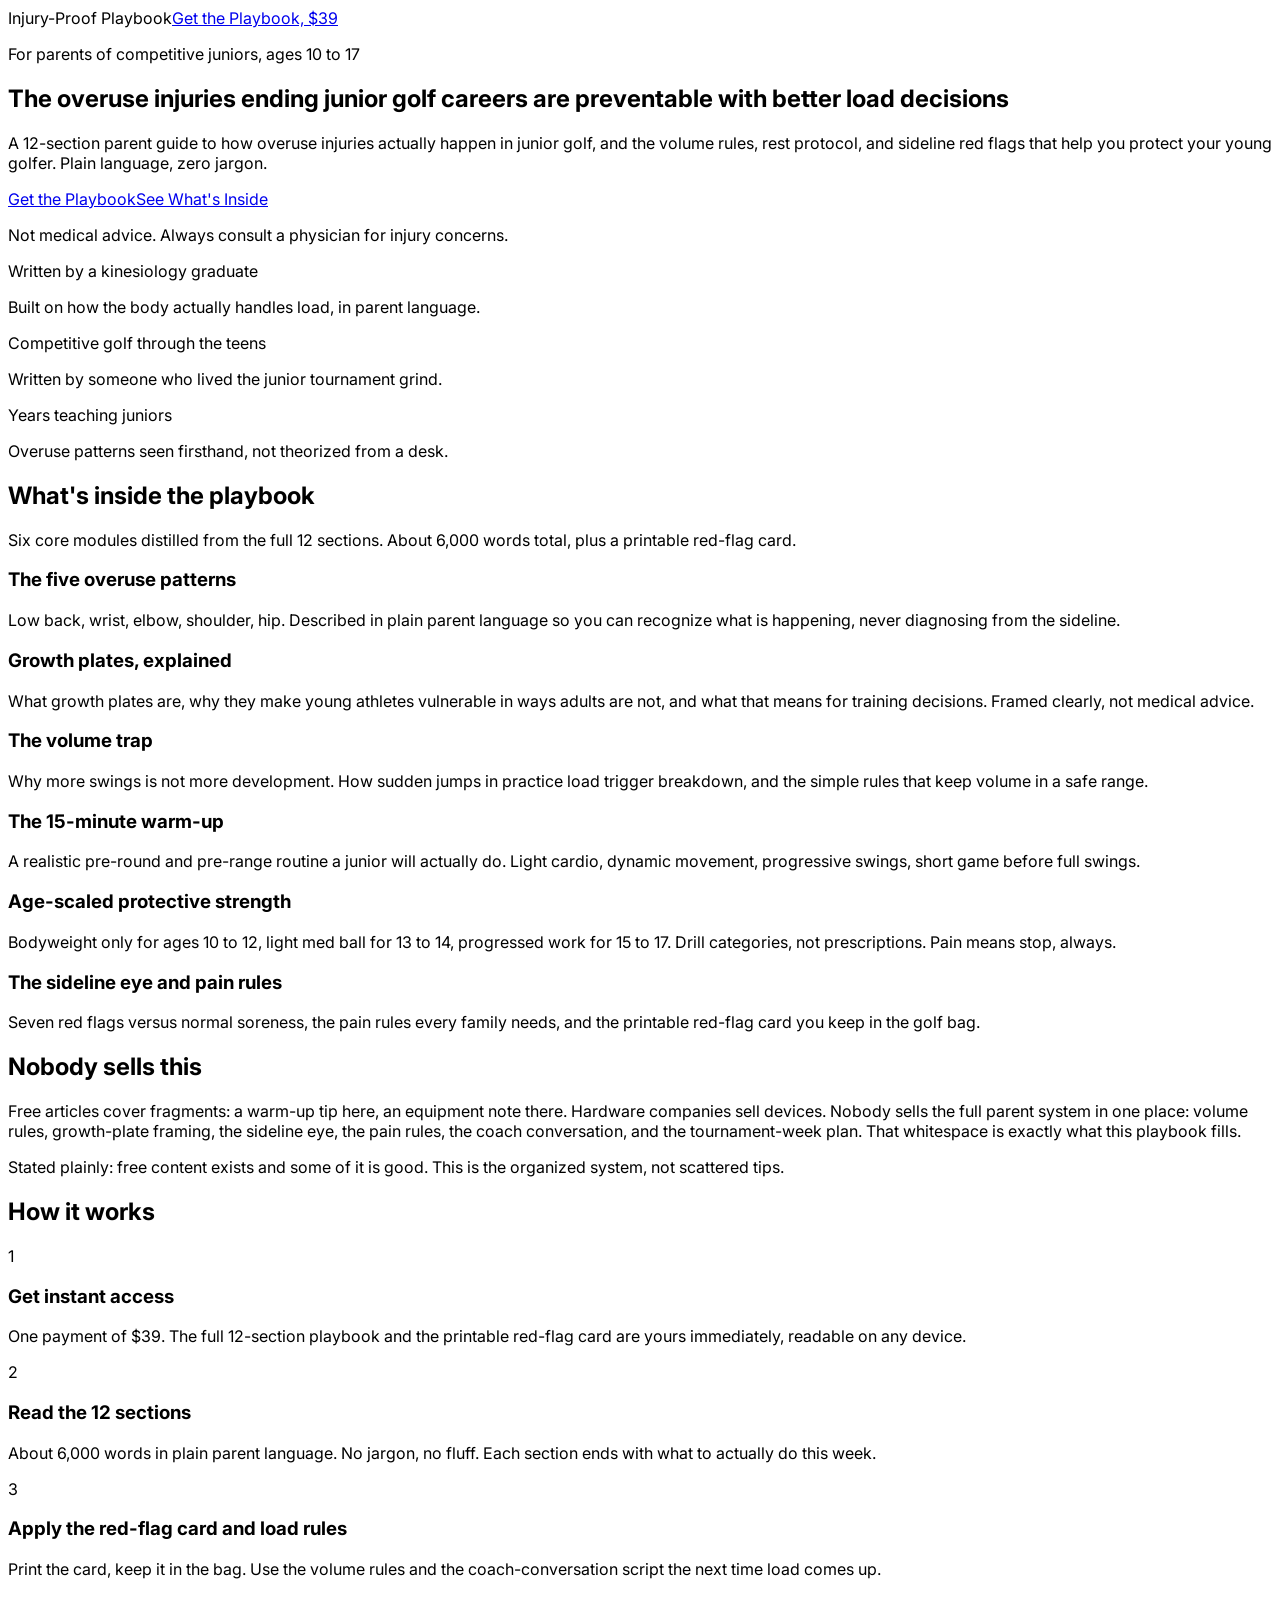
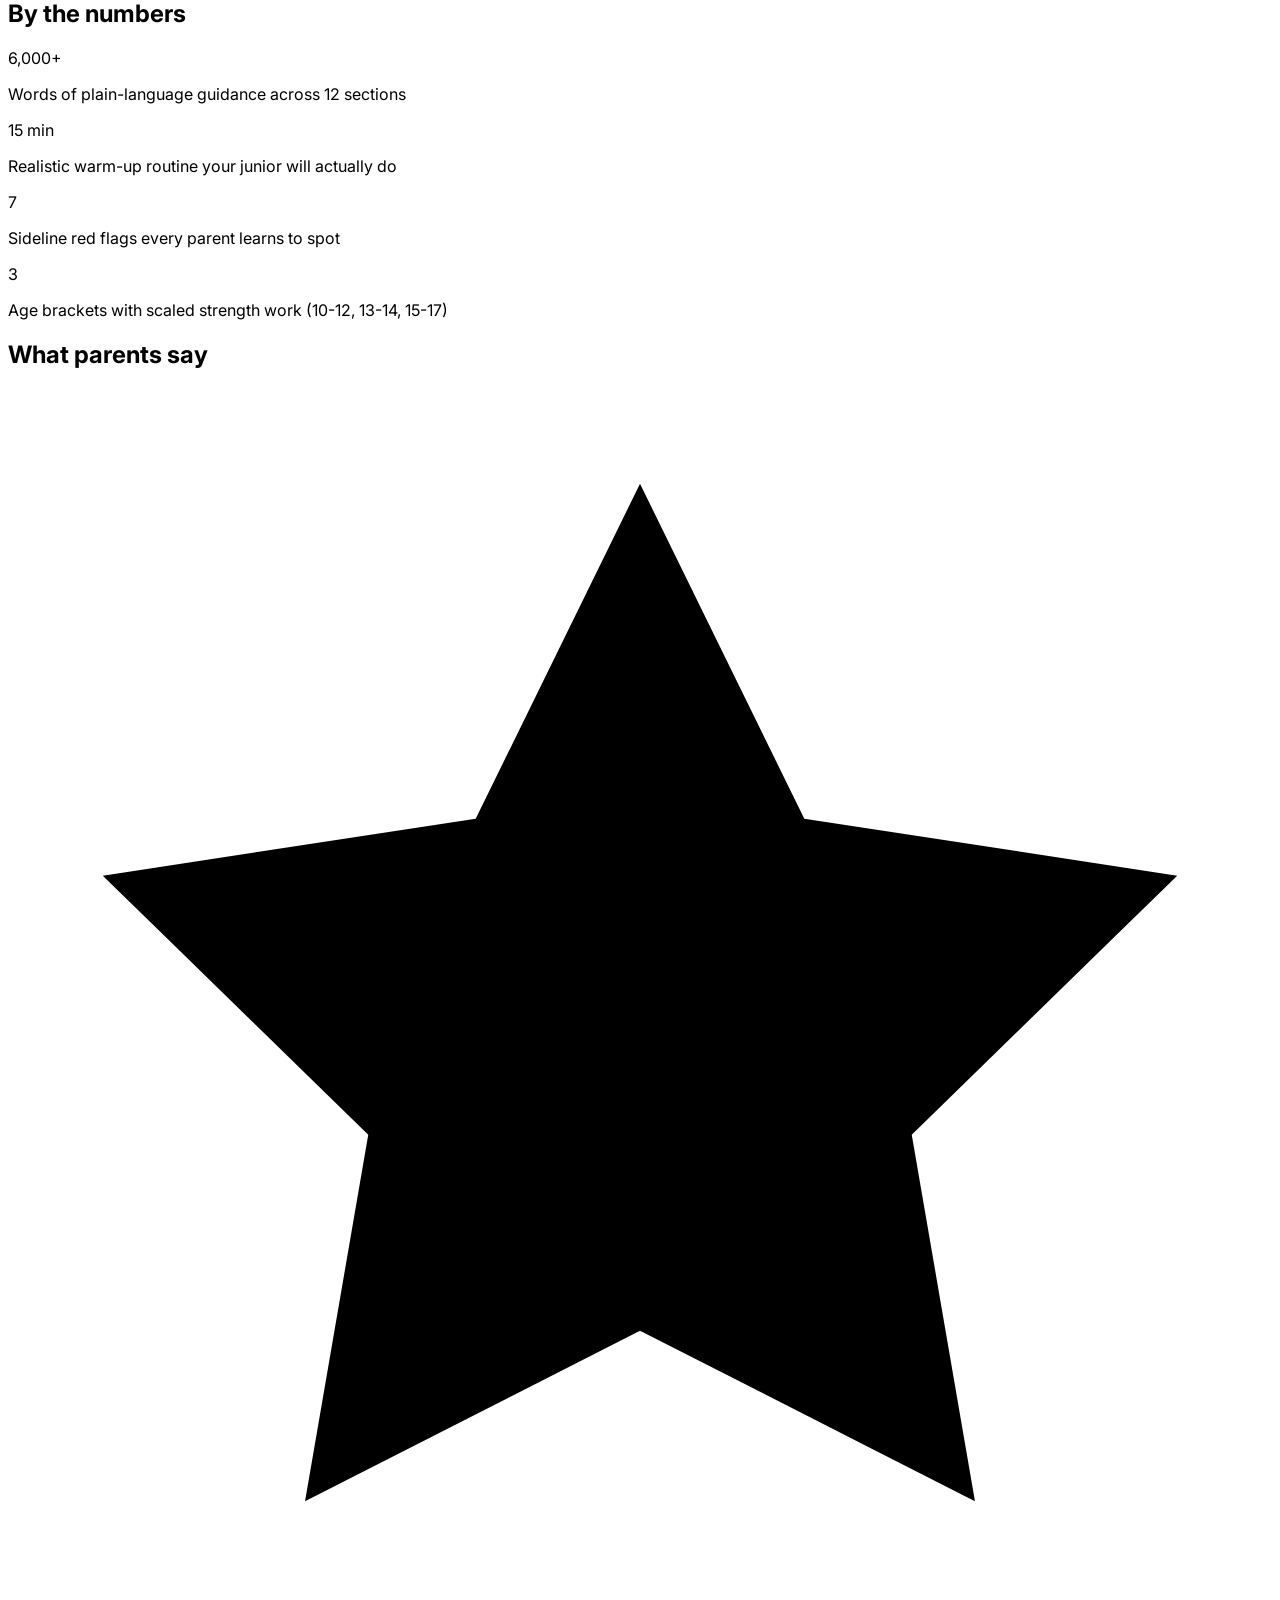
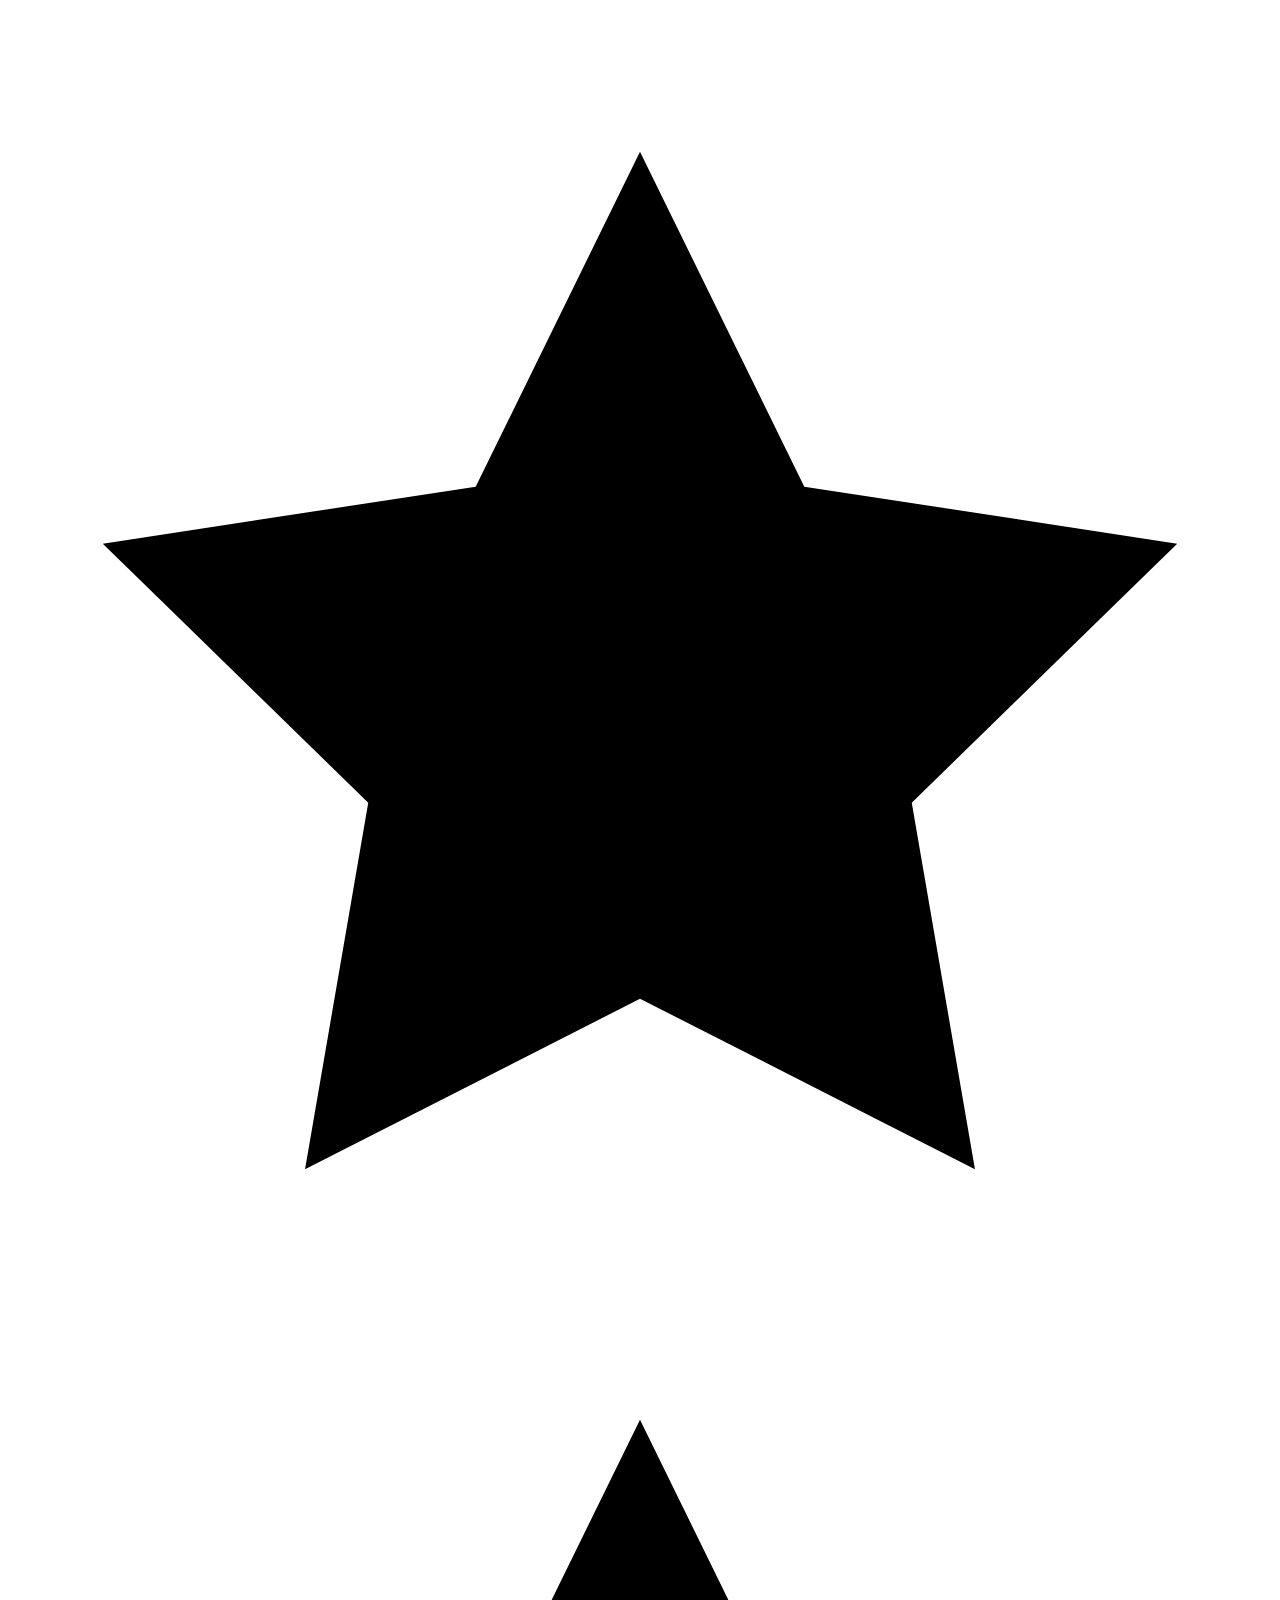
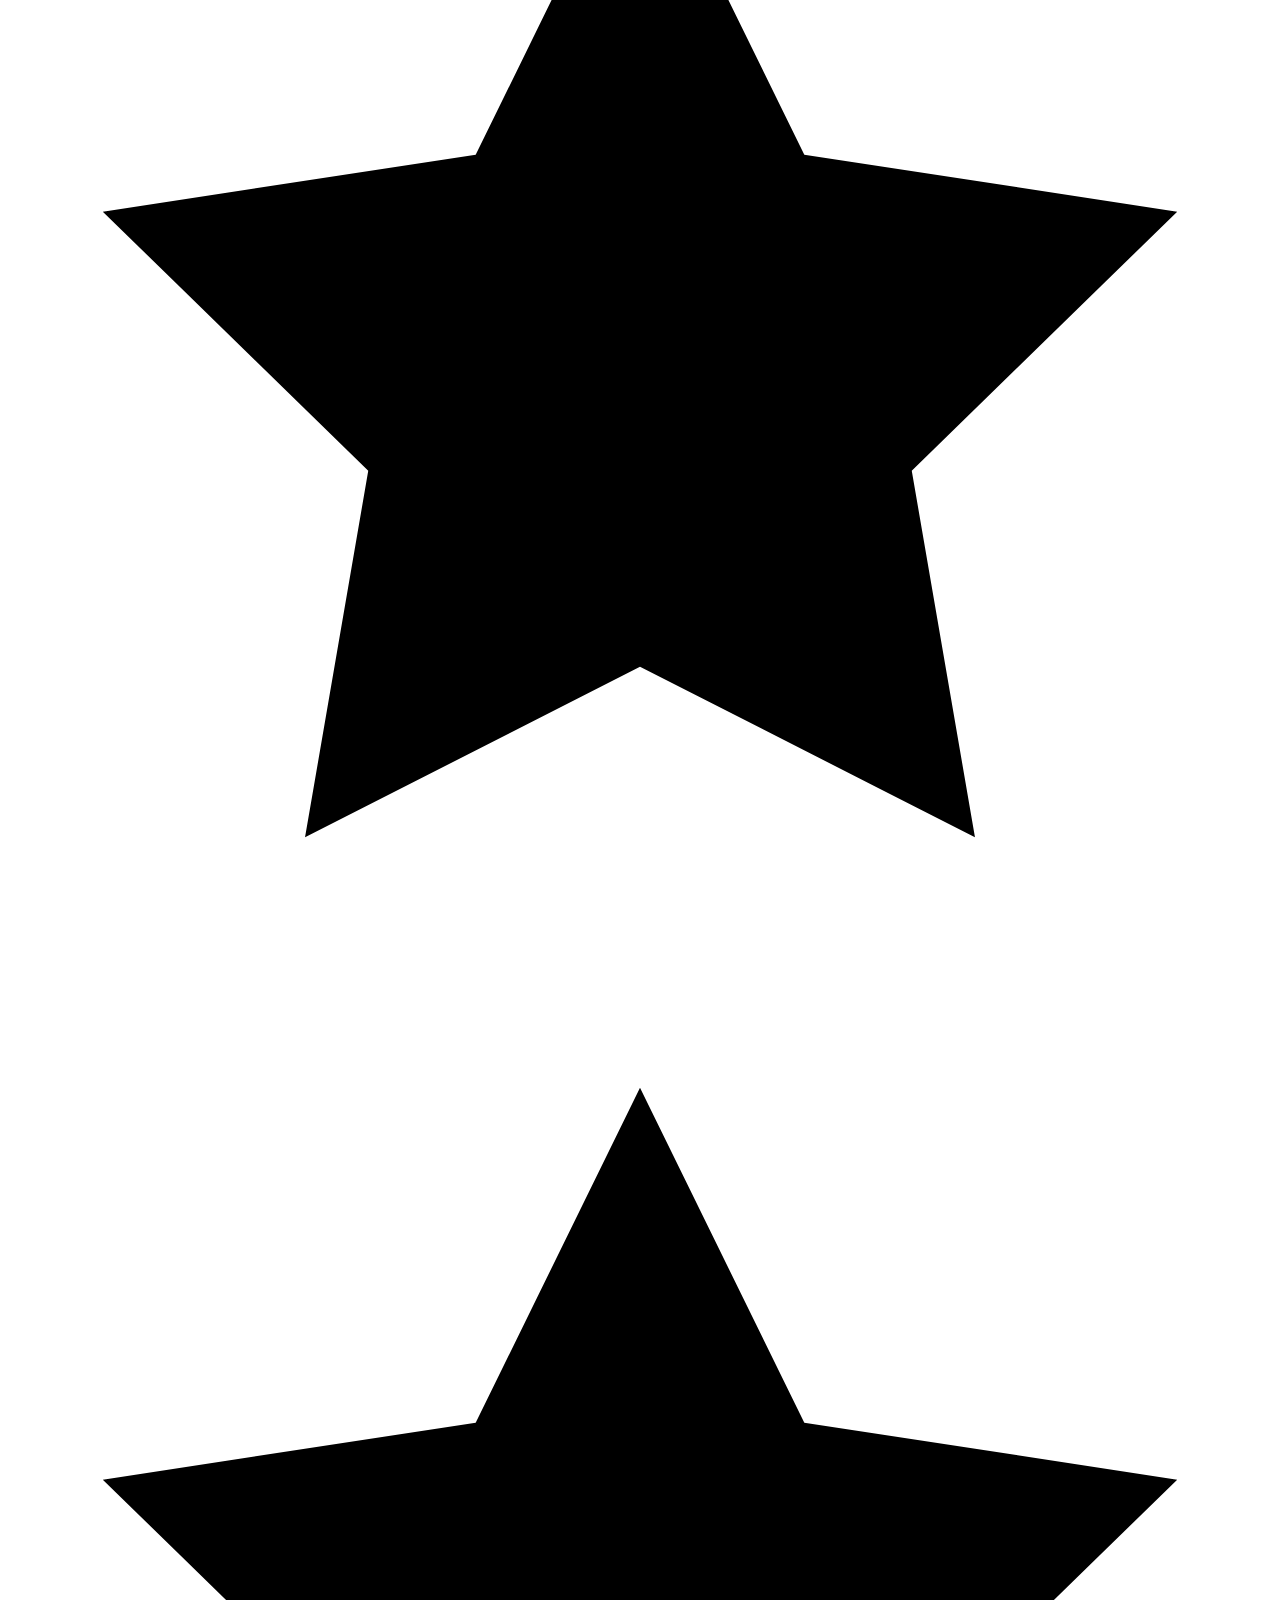
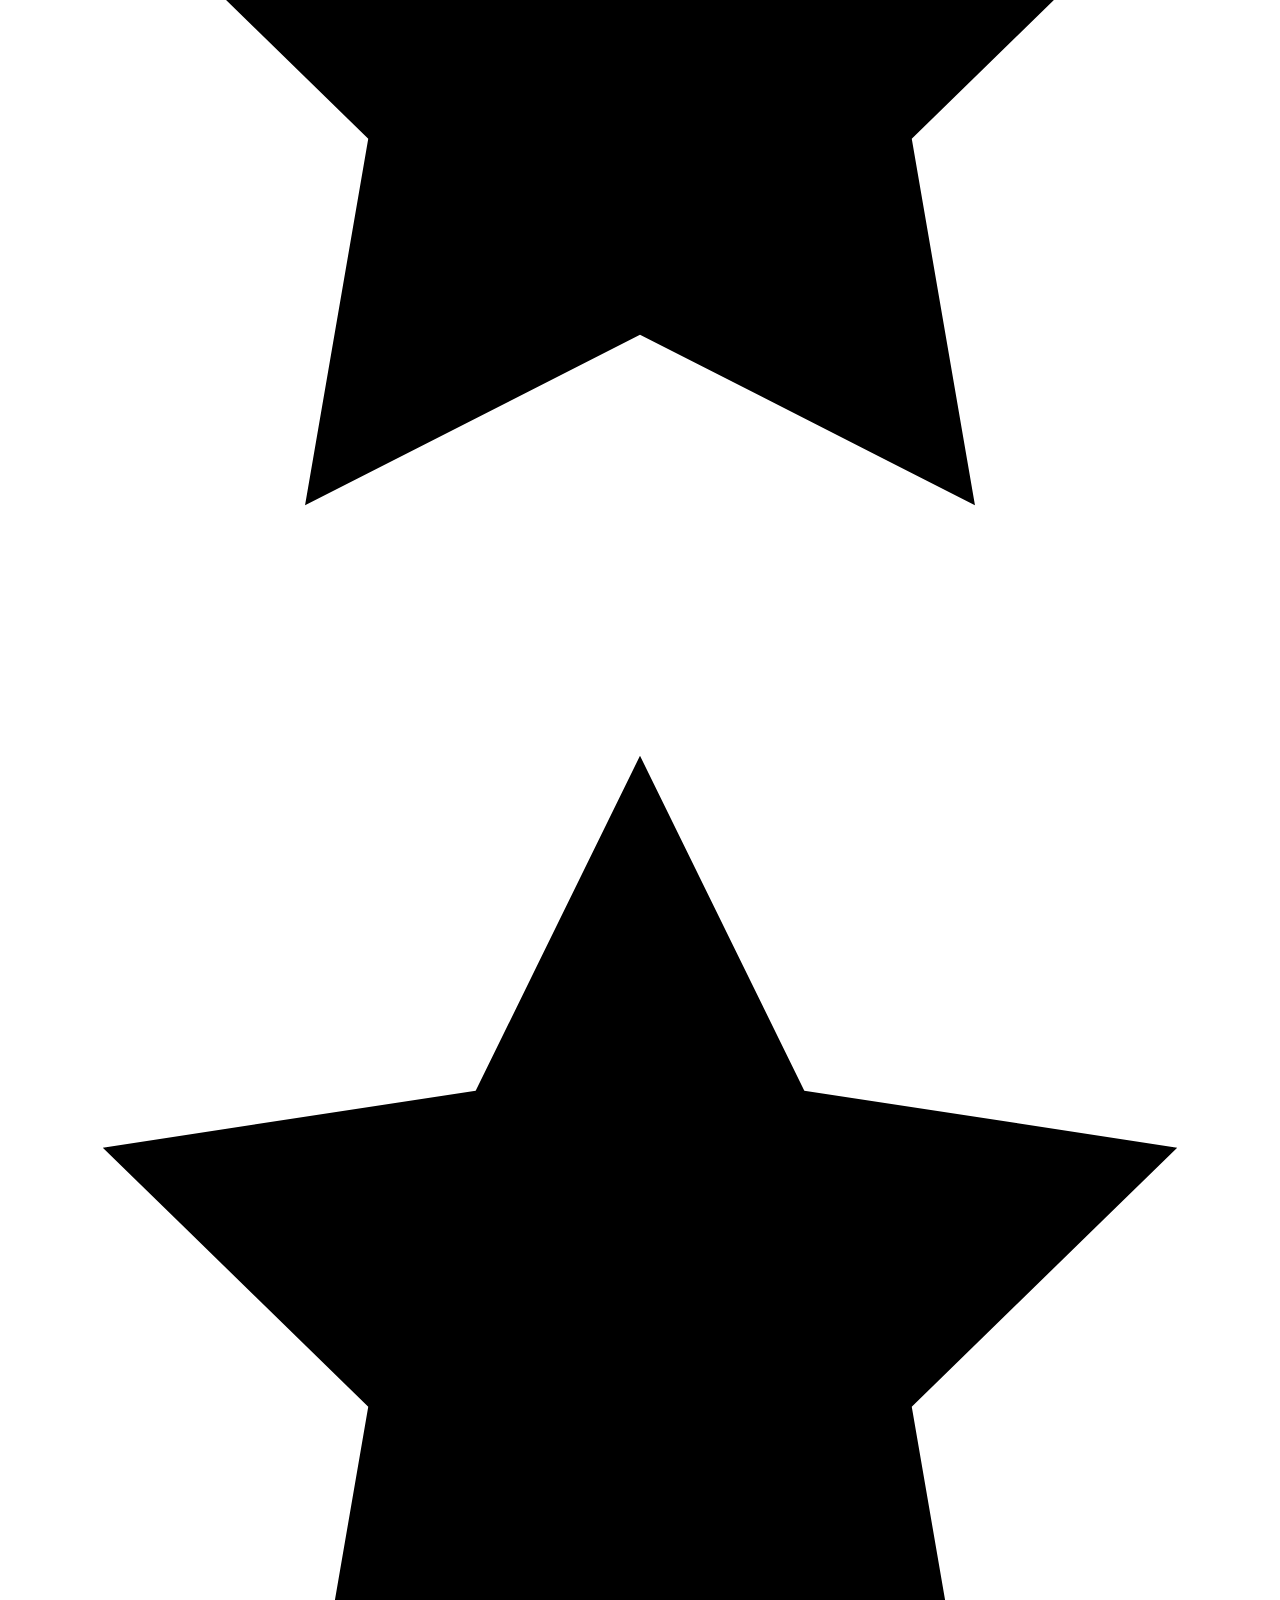
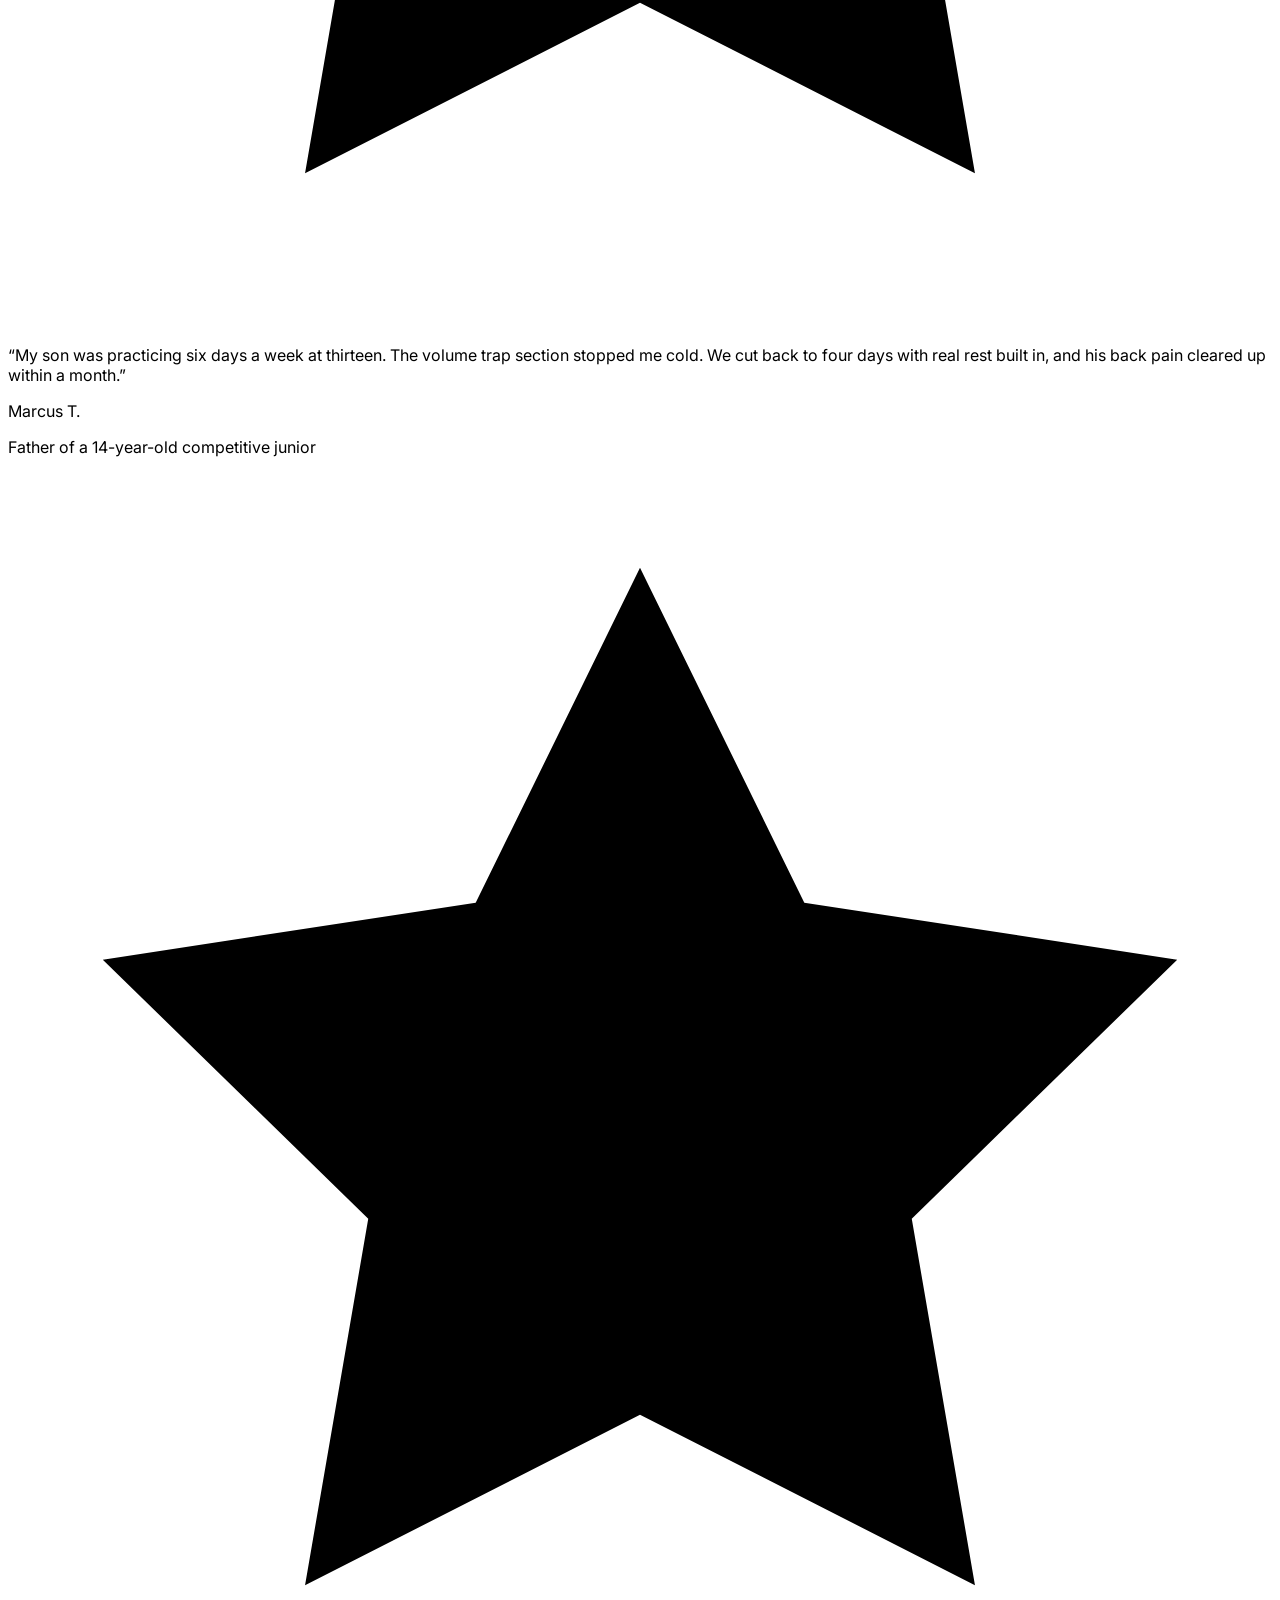
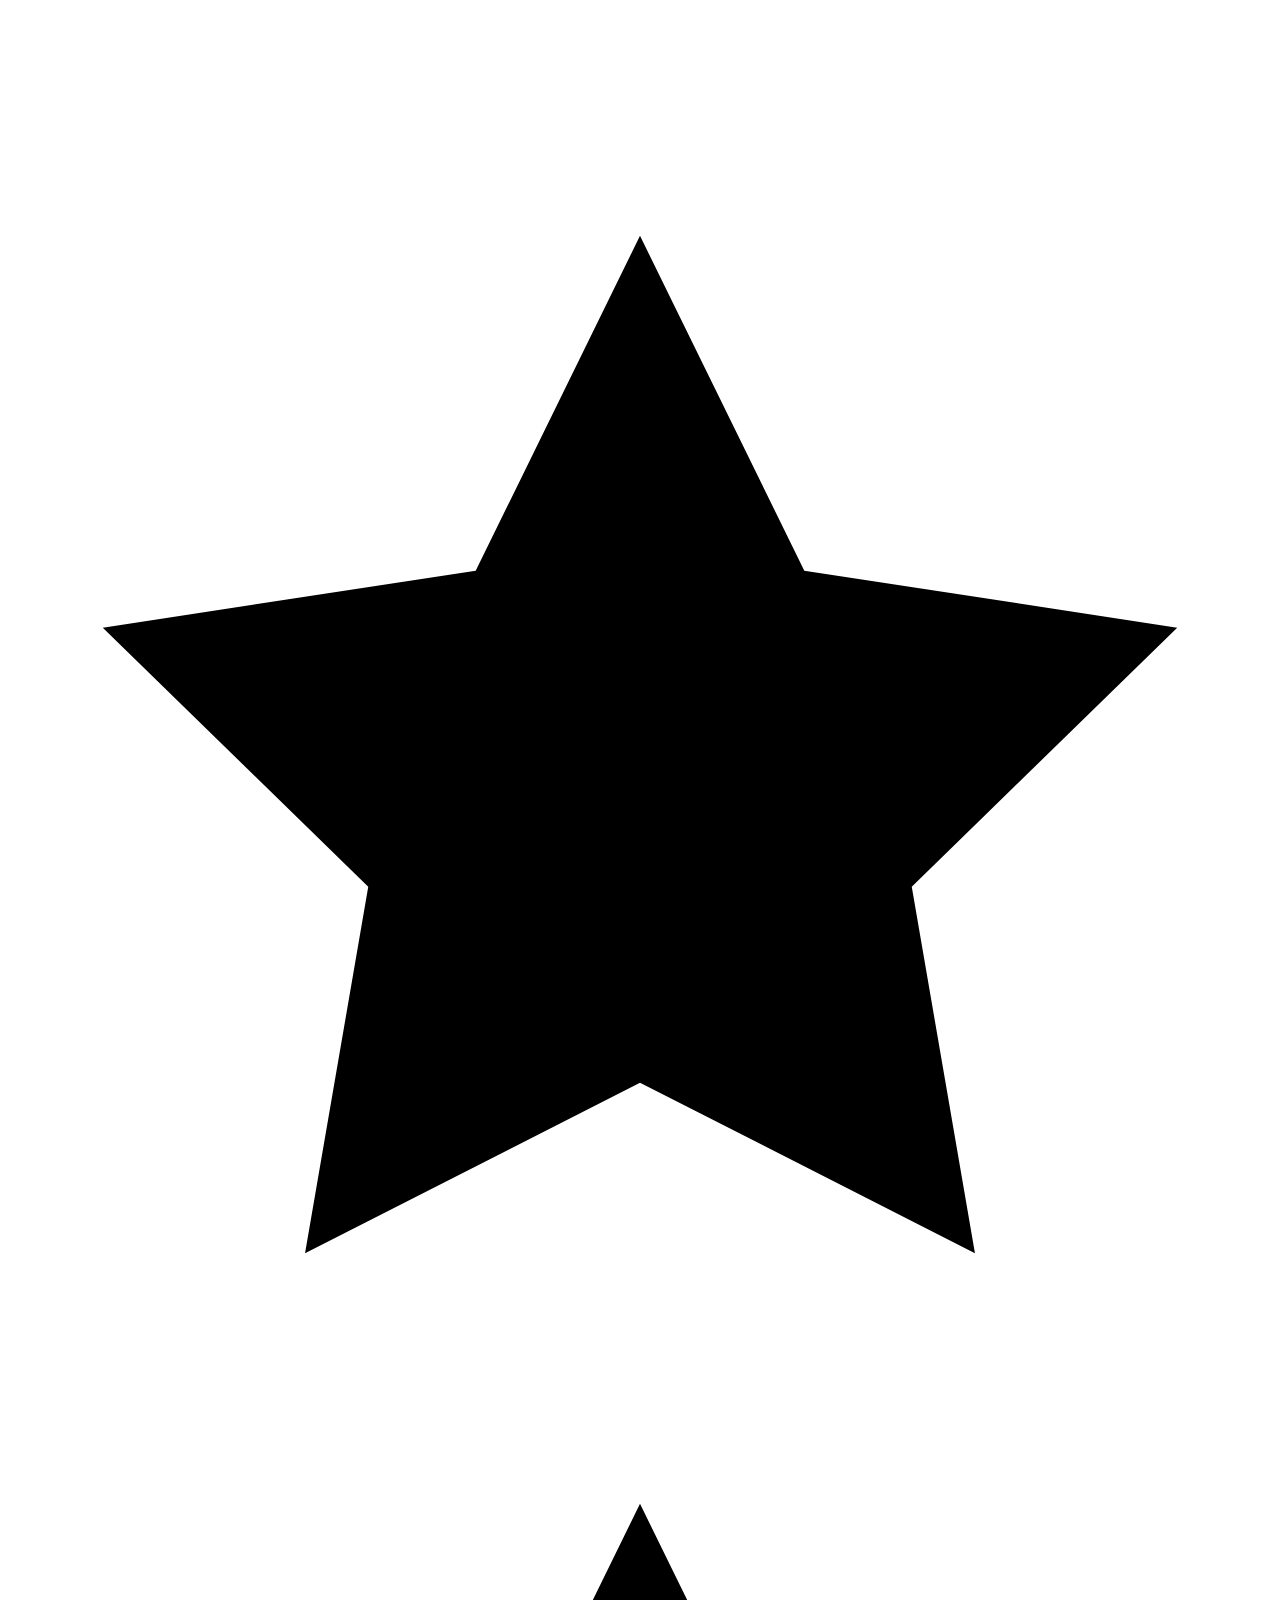
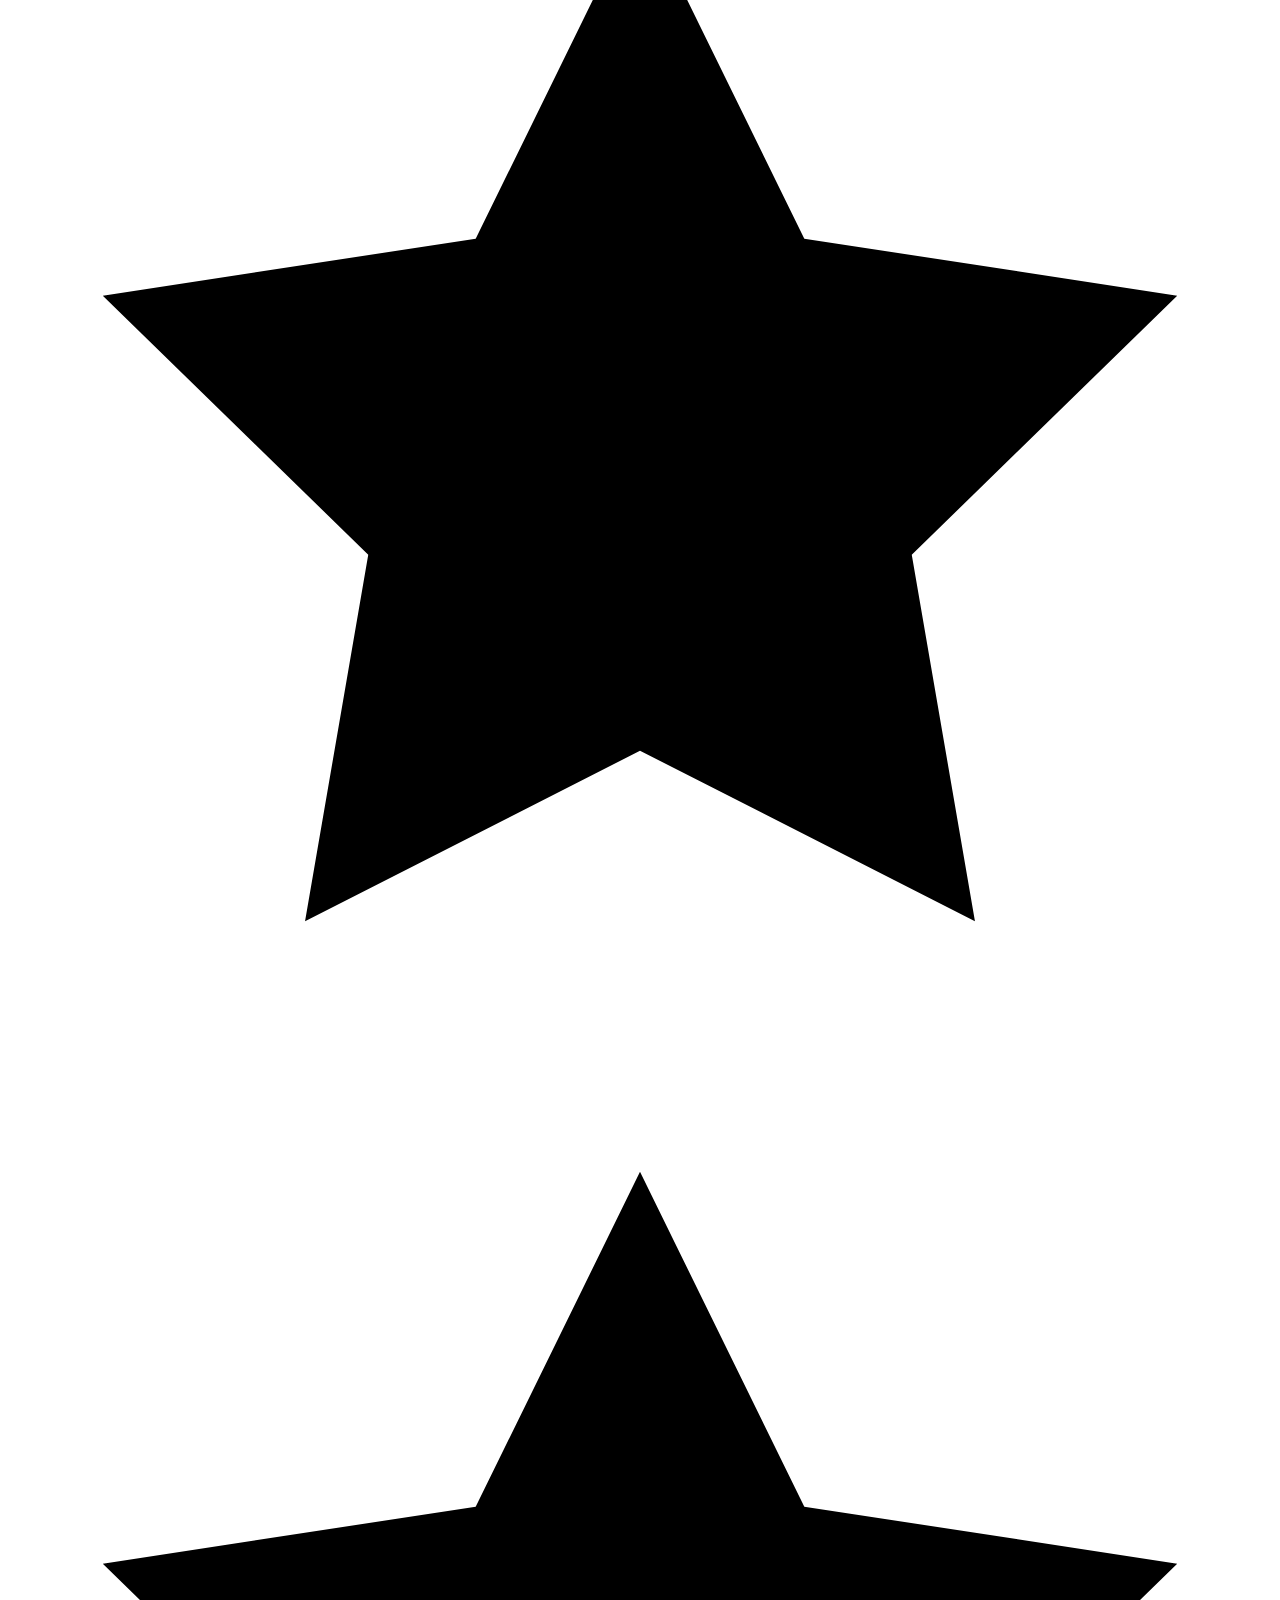
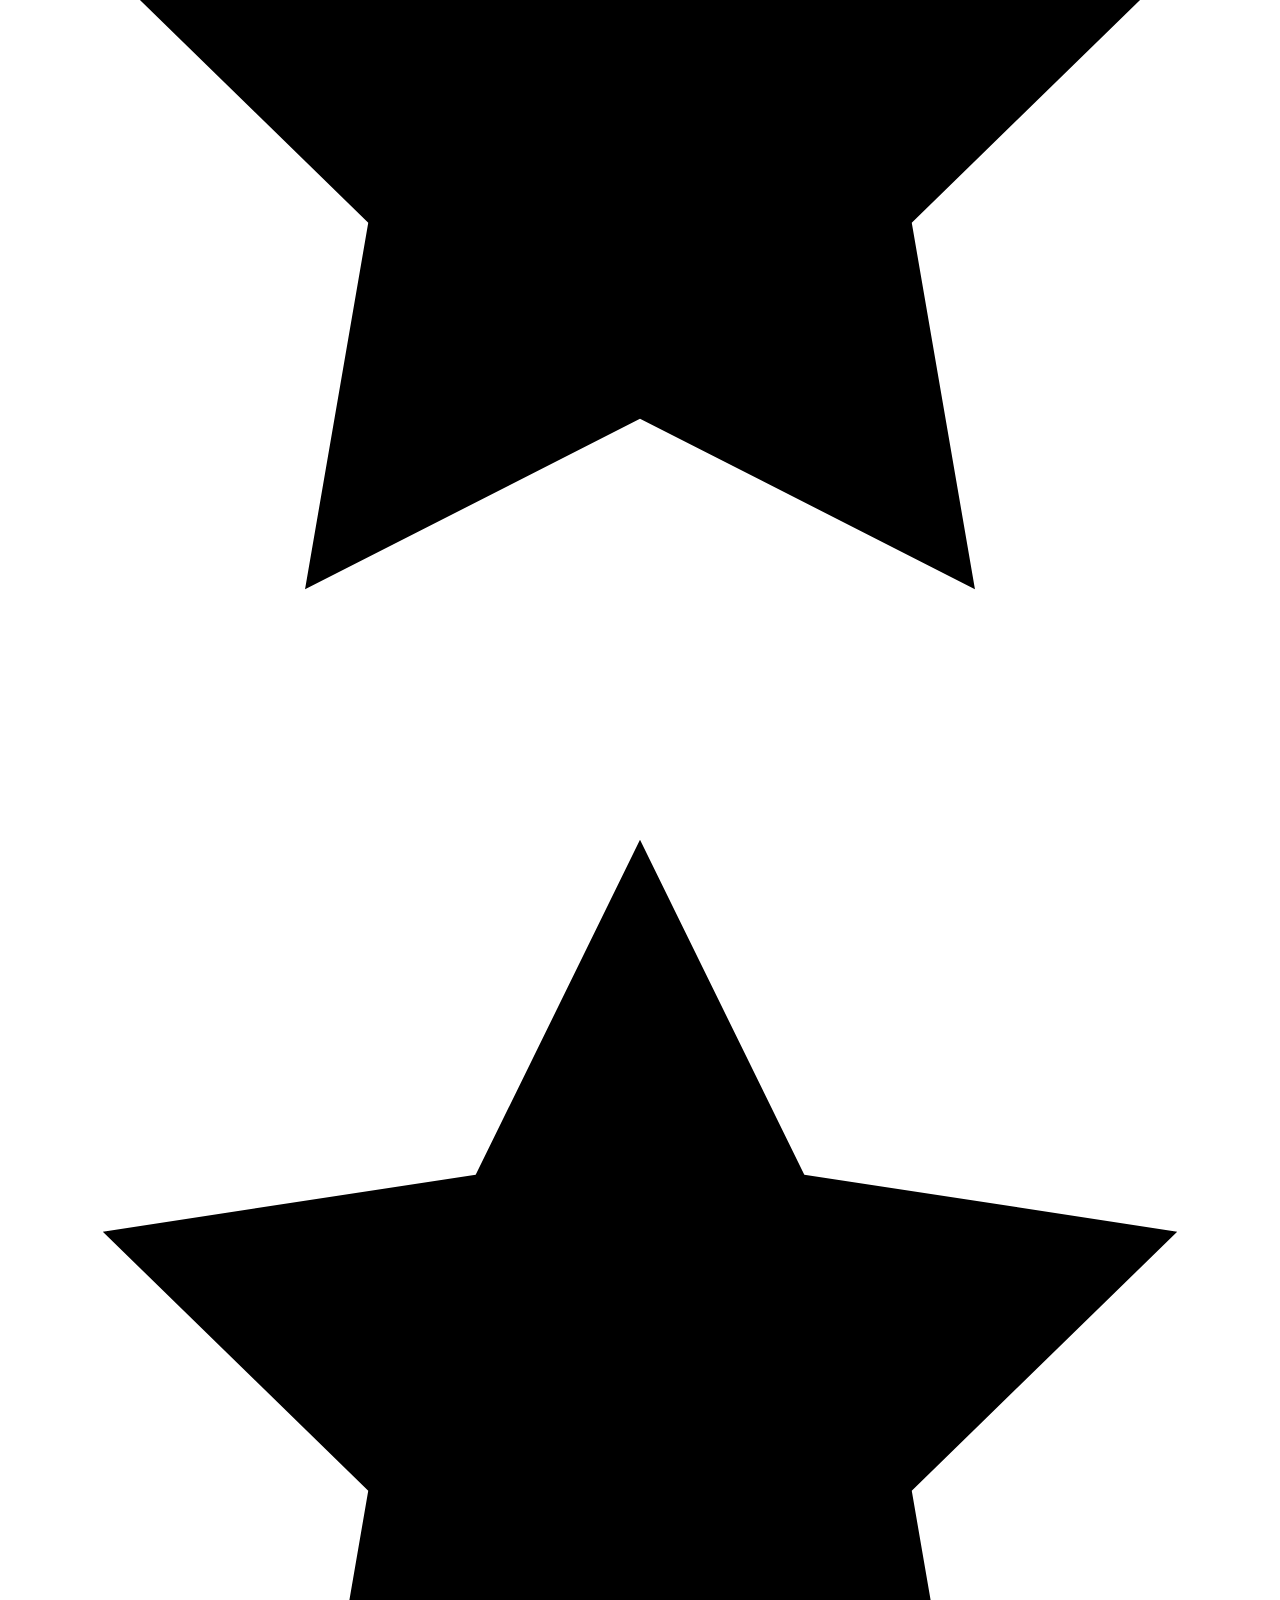
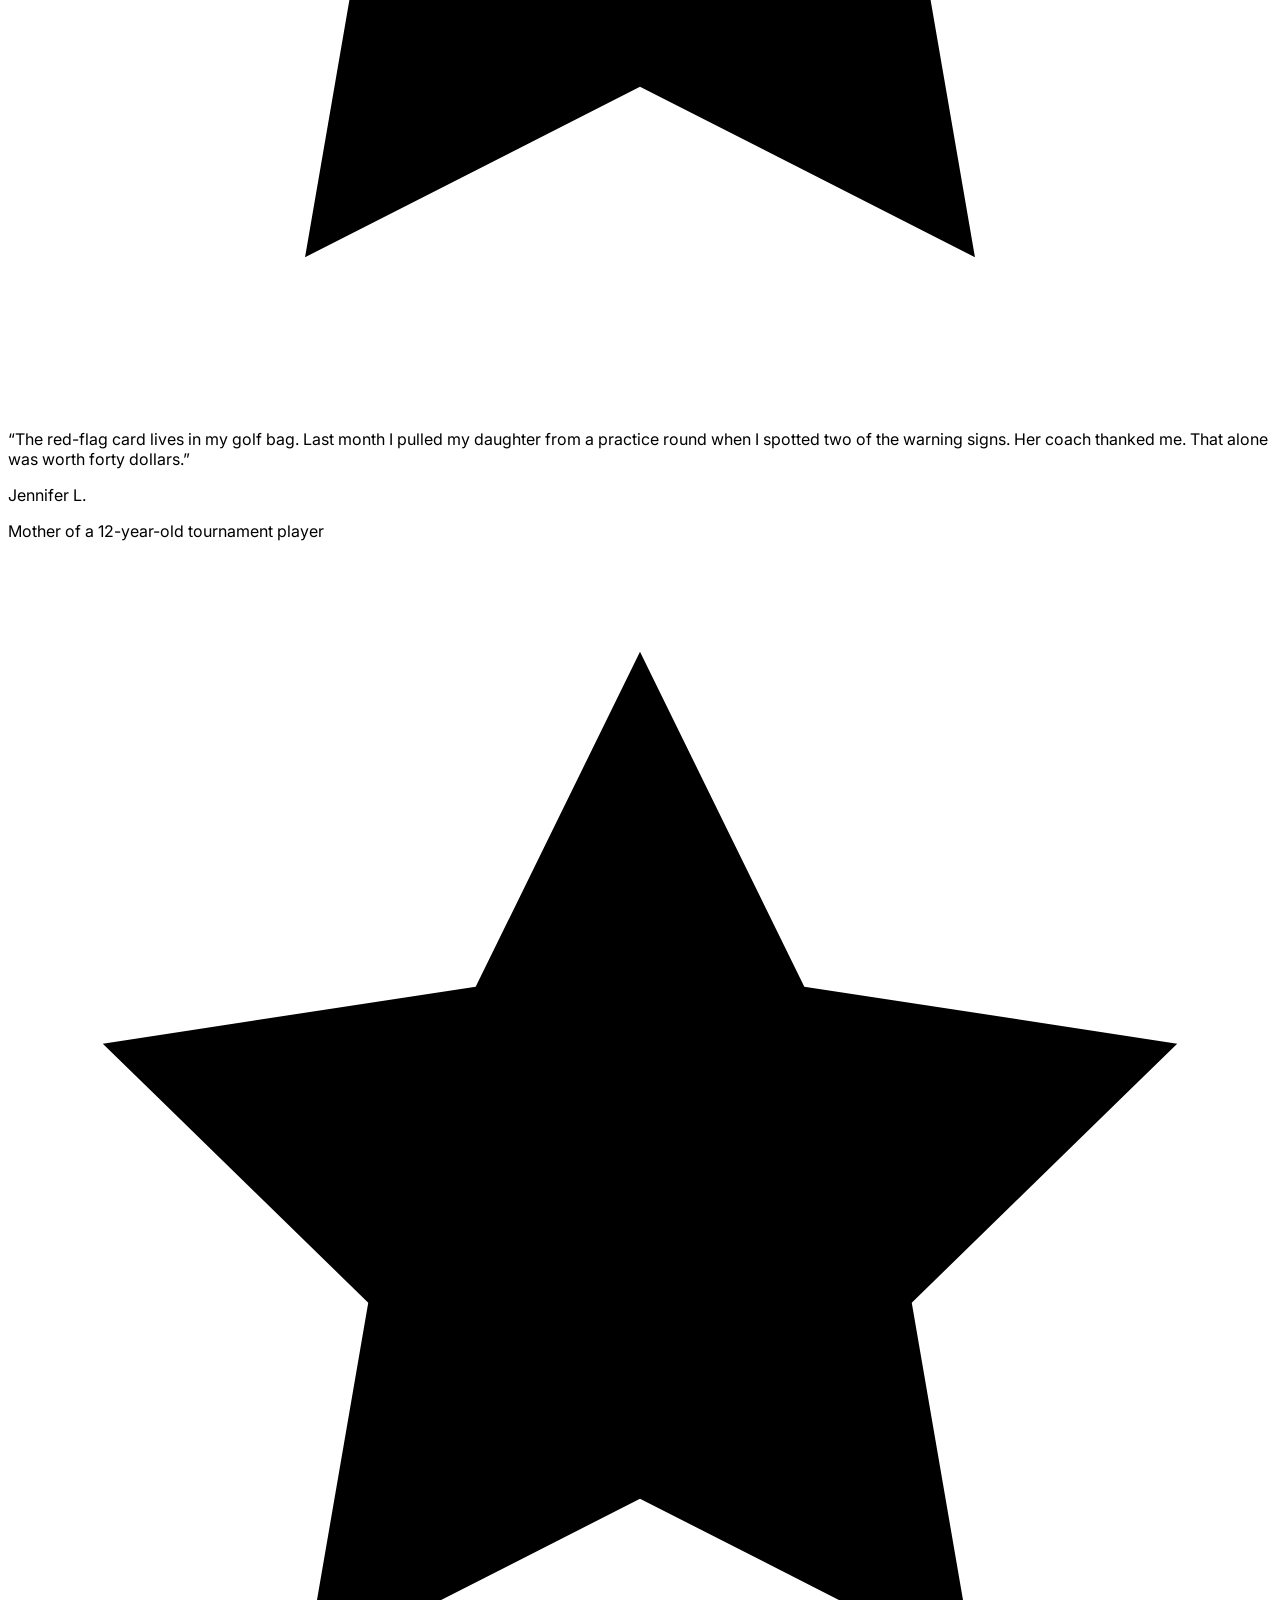
==== index.html @ 7fa7ba77 "Junior Injury Prevention Playbook sales site (static export)" ====
<!DOCTYPE html><html lang="en"><head><meta charSet="utf-8"/><meta name="viewport" content="width=device-width, initial-scale=1"/><link rel="stylesheet" href="/_next/static/chunks/2hq1sal8wx1k2.css" data-precedence="next"/><link rel="preload" as="script" fetchPriority="low" href="/_next/static/chunks/3cfn99dbrcvvp.js"/><script src="/_next/static/chunks/0l3rpo0x920f2.js" async=""></script><script src="/_next/static/chunks/3dmm3v_fq28gc.js" async=""></script><script src="/_next/static/chunks/turbopack-3-ry682tkyiqk.js" async=""></script><script src="/_next/static/chunks/0umf92h1sb77c.js" async=""></script><script src="/_next/static/chunks/3u90j1f42m73m.js" async=""></script><link rel="preload" href="https://fonts.googleapis.com/css2?family=Inter:wght@400;500;600;700;800&amp;display=swap" as="style"/><title>The Junior Golfer&#x27;s Injury-Proof Playbook | Protect Young Golfers From Overuse Injury</title><meta name="description" content="A 12-section parent guide to junior golf overuse injury: growth plates, the volume trap, warm-ups, age-scaled strength, sideline red flags, and the coach conversation. $39 one-time."/><link rel="preconnect" href="https://fonts.googleapis.com"/><link rel="preconnect" href="https://fonts.gstatic.com" crossorigin="anonymous"/><link href="https://fonts.googleapis.com/css2?family=Inter:wght@400;500;600;700;800&amp;display=swap" rel="stylesheet"/><script src="/_next/static/chunks/0cz1d0mv5g_q7.js" noModule=""></script></head><body class="bg-white text-carbon"><div hidden=""><!--$--><!--/$--></div><header class="fixed top-0 inset-x-0 z-50 border-b border-hairline bg-white/80" style="backdrop-filter:blur(12px);-webkit-backdrop-filter:blur(12px)"><div class="mx-auto max-w-7xl px-6 h-16 flex items-center justify-between"><span class="font-bold text-carbon tracking-tight">Injury-Proof Playbook</span><a href="#pricing" class="rounded-lg bg-brand px-5 py-2.5 text-sm font-semibold text-white hover:bg-branddark transition-colors">Get the Playbook, $39</a></div></header><section class="pt-40 pb-32 px-6"><div class="mx-auto max-w-4xl text-center"><p class="reveal text-sm font-semibold uppercase tracking-widest text-brand mb-6">For parents of competitive juniors, ages 10 to 17</p><h1 class="reveal text-carbon font-bold tracking-[-0.03em] leading-[1.05] text-5xl md:text-7xl" data-delay="100">The overuse injuries ending junior golf careers are preventable with better load decisions</h1><p class="reveal text-slate2 text-lg md:text-xl leading-relaxed max-w-[680px] mx-auto mt-8" data-delay="200">A 12-section parent guide to how overuse injuries actually happen in junior golf, and the volume rules, rest protocol, and sideline red flags that help you protect your young golfer. Plain language, zero jargon.</p><div class="reveal flex flex-col sm:flex-row gap-4 justify-center mt-10" data-delay="300"><a href="#pricing" class="rounded-lg bg-brand px-8 py-4 text-base font-semibold text-white hover:bg-branddark transition-all hover:-translate-y-[1px]">Get the Playbook</a><a href="#inside" class="rounded-lg border border-hairline px-8 py-4 text-base font-semibold text-carbon hover:border-slate2 transition-colors">See What&#x27;s Inside</a></div><p class="reveal text-sm text-slate2 mt-6" data-delay="400">Not medical advice. Always consult a physician for injury concerns.</p></div></section><section class="border-y border-hairline bg-wash py-12 px-6"><div class="mx-auto max-w-7xl grid grid-cols-1 md:grid-cols-3 gap-8 text-center"><div class="reveal"><p class="font-bold text-carbon text-lg">Written by a kinesiology graduate</p><p class="text-slate2 mt-2">Built on how the body actually handles load, in parent language.</p></div><div class="reveal" data-delay="100"><p class="font-bold text-carbon text-lg">Competitive golf through the teens</p><p class="text-slate2 mt-2">Written by someone who lived the junior tournament grind.</p></div><div class="reveal" data-delay="200"><p class="font-bold text-carbon text-lg">Years teaching juniors</p><p class="text-slate2 mt-2">Overuse patterns seen firsthand, not theorized from a desk.</p></div></div></section><section id="inside" class="py-32 px-6"><div class="mx-auto max-w-7xl"><div class="text-center max-w-[680px] mx-auto mb-16"><h2 class="reveal text-4xl md:text-5xl font-bold tracking-[-0.03em] text-carbon">What&#x27;s inside the playbook</h2><p class="reveal text-slate2 text-lg mt-4" data-delay="100">Six core modules distilled from the full 12 sections. About 6,000 words total, plus a printable red-flag card.</p></div><div class="grid grid-cols-1 md:grid-cols-2 lg:grid-cols-3 gap-6"><div class="reveal lift rounded-2xl border border-hairline bg-white p-8" data-delay="0"><h3 class="text-xl font-bold text-carbon mb-3">The five overuse patterns</h3><p class="text-slate2 leading-relaxed">Low back, wrist, elbow, shoulder, hip. Described in plain parent language so you can recognize what is happening, never diagnosing from the sideline.</p></div><div class="reveal lift rounded-2xl border border-hairline bg-white p-8" data-delay="100"><h3 class="text-xl font-bold text-carbon mb-3">Growth plates, explained</h3><p class="text-slate2 leading-relaxed">What growth plates are, why they make young athletes vulnerable in ways adults are not, and what that means for training decisions. Framed clearly, not medical advice.</p></div><div class="reveal lift rounded-2xl border border-hairline bg-white p-8" data-delay="200"><h3 class="text-xl font-bold text-carbon mb-3">The volume trap</h3><p class="text-slate2 leading-relaxed">Why more swings is not more development. How sudden jumps in practice load trigger breakdown, and the simple rules that keep volume in a safe range.</p></div><div class="reveal lift rounded-2xl border border-hairline bg-white p-8" data-delay="0"><h3 class="text-xl font-bold text-carbon mb-3">The 15-minute warm-up</h3><p class="text-slate2 leading-relaxed">A realistic pre-round and pre-range routine a junior will actually do. Light cardio, dynamic movement, progressive swings, short game before full swings.</p></div><div class="reveal lift rounded-2xl border border-hairline bg-white p-8" data-delay="100"><h3 class="text-xl font-bold text-carbon mb-3">Age-scaled protective strength</h3><p class="text-slate2 leading-relaxed">Bodyweight only for ages 10 to 12, light med ball for 13 to 14, progressed work for 15 to 17. Drill categories, not prescriptions. Pain means stop, always.</p></div><div class="reveal lift rounded-2xl border border-hairline bg-white p-8" data-delay="200"><h3 class="text-xl font-bold text-carbon mb-3">The sideline eye and pain rules</h3><p class="text-slate2 leading-relaxed">Seven red flags versus normal soreness, the pain rules every family needs, and the printable red-flag card you keep in the golf bag.</p></div></div></div></section><section class="bg-brand/5 py-32 px-6 border-y border-brand/10"><div class="mx-auto max-w-4xl text-center"><h2 class="reveal text-4xl md:text-5xl font-bold tracking-[-0.03em] text-carbon">Nobody sells this</h2><p class="reveal text-lg text-slate2 leading-relaxed mt-6 max-w-[680px] mx-auto" data-delay="100">Free articles cover fragments: a warm-up tip here, an equipment note there. Hardware companies sell devices. Nobody sells the full parent system in one place: volume rules, growth-plate framing, the sideline eye, the pain rules, the coach conversation, and the tournament-week plan. That whitespace is exactly what this playbook fills.</p><p class="reveal text-sm text-slate2 mt-6" data-delay="200">Stated plainly: free content exists and some of it is good. This is the organized system, not scattered tips.</p></div></section><section class="py-32 px-6"><div class="mx-auto max-w-7xl"><div class="text-center mb-16"><h2 class="reveal text-4xl md:text-5xl font-bold tracking-[-0.03em] text-carbon">How it works</h2></div><div class="grid grid-cols-1 md:grid-cols-3 gap-6"><div class="reveal lift rounded-2xl border border-hairline bg-white p-8" data-delay="0"><div class="w-12 h-12 rounded-full bg-brand text-white flex items-center justify-center text-xl font-bold mb-5">1</div><h3 class="text-xl font-bold text-carbon mb-3">Get instant access</h3><p class="text-slate2 leading-relaxed">One payment of $39. The full 12-section playbook and the printable red-flag card are yours immediately, readable on any device.</p></div><div class="reveal lift rounded-2xl border border-hairline bg-white p-8" data-delay="100"><div class="w-12 h-12 rounded-full bg-brand text-white flex items-center justify-center text-xl font-bold mb-5">2</div><h3 class="text-xl font-bold text-carbon mb-3">Read the 12 sections</h3><p class="text-slate2 leading-relaxed">About 6,000 words in plain parent language. No jargon, no fluff. Each section ends with what to actually do this week.</p></div><div class="reveal lift rounded-2xl border border-hairline bg-white p-8" data-delay="200"><div class="w-12 h-12 rounded-full bg-brand text-white flex items-center justify-center text-xl font-bold mb-5">3</div><h3 class="text-xl font-bold text-carbon mb-3">Apply the red-flag card and load rules</h3><p class="text-slate2 leading-relaxed">Print the card, keep it in the bag. Use the volume rules and the coach-conversation script the next time load comes up.</p></div></div></div></section><section class="py-24 px-6 bg-wash border-y border-hairline"><div class="mx-auto max-w-7xl"><div class="text-center mb-12"><h2 class="reveal text-3xl md:text-4xl font-bold tracking-[-0.03em] text-carbon">By the numbers</h2></div><div class="grid grid-cols-2 lg:grid-cols-4 gap-6"><div class="reveal rounded-2xl border border-hairline bg-white p-8 text-center lift" data-delay="0"><p class="text-4xl font-bold text-brand">6,000+</p><p class="text-sm font-semibold text-slate2 mt-3">Words of plain-language guidance across 12 sections</p></div><div class="reveal rounded-2xl border border-hairline bg-white p-8 text-center lift" data-delay="100"><p class="text-4xl font-bold text-brand">15 min</p><p class="text-sm font-semibold text-slate2 mt-3">Realistic warm-up routine your junior will actually do</p></div><div class="reveal rounded-2xl border border-hairline bg-white p-8 text-center lift" data-delay="200"><p class="text-4xl font-bold text-brand">7</p><p class="text-sm font-semibold text-slate2 mt-3">Sideline red flags every parent learns to spot</p></div><div class="reveal rounded-2xl border border-hairline bg-white p-8 text-center lift" data-delay="300"><p class="text-4xl font-bold text-brand">3</p><p class="text-sm font-semibold text-slate2 mt-3">Age brackets with scaled strength work (10-12, 13-14, 15-17)</p></div></div></div></section><section class="py-24 px-6"><div class="mx-auto max-w-7xl"><div class="text-center mb-12"><h2 class="reveal text-3xl md:text-4xl font-bold tracking-[-0.03em] text-carbon">What parents say</h2></div><div class="grid grid-cols-1 md:grid-cols-3 gap-6"><div class="reveal rounded-2xl border border-hairline bg-wash/60 p-8 lift" data-delay="0"><div class="flex gap-1 mb-4" aria-hidden="true"><svg class="h-5 w-5 text-amber-500" fill="currentColor" viewBox="0 0 20 20"><path d="M10 1.5l2.6 5.3 5.9.9-4.2 4.1 1 5.8L10 14.9l-5.3 2.7 1-5.8L1.5 7.7l5.9-.9z"></path></svg><svg class="h-5 w-5 text-amber-500" fill="currentColor" viewBox="0 0 20 20"><path d="M10 1.5l2.6 5.3 5.9.9-4.2 4.1 1 5.8L10 14.9l-5.3 2.7 1-5.8L1.5 7.7l5.9-.9z"></path></svg><svg class="h-5 w-5 text-amber-500" fill="currentColor" viewBox="0 0 20 20"><path d="M10 1.5l2.6 5.3 5.9.9-4.2 4.1 1 5.8L10 14.9l-5.3 2.7 1-5.8L1.5 7.7l5.9-.9z"></path></svg><svg class="h-5 w-5 text-amber-500" fill="currentColor" viewBox="0 0 20 20"><path d="M10 1.5l2.6 5.3 5.9.9-4.2 4.1 1 5.8L10 14.9l-5.3 2.7 1-5.8L1.5 7.7l5.9-.9z"></path></svg><svg class="h-5 w-5 text-amber-500" fill="currentColor" viewBox="0 0 20 20"><path d="M10 1.5l2.6 5.3 5.9.9-4.2 4.1 1 5.8L10 14.9l-5.3 2.7 1-5.8L1.5 7.7l5.9-.9z"></path></svg></div><p class="text-carbon italic">“<!-- -->My son was practicing six days a week at thirteen. The volume trap section stopped me cold. We cut back to four days with real rest built in, and his back pain cleared up within a month.<!-- -->”</p><p class="text-sm font-semibold text-carbon mt-4">Marcus T.</p><p class="text-sm text-slate2">Father of a 14-year-old competitive junior</p></div><div class="reveal rounded-2xl border border-hairline bg-wash/60 p-8 lift" data-delay="100"><div class="flex gap-1 mb-4" aria-hidden="true"><svg class="h-5 w-5 text-amber-500" fill="currentColor" viewBox="0 0 20 20"><path d="M10 1.5l2.6 5.3 5.9.9-4.2 4.1 1 5.8L10 14.9l-5.3 2.7 1-5.8L1.5 7.7l5.9-.9z"></path></svg><svg class="h-5 w-5 text-amber-500" fill="currentColor" viewBox="0 0 20 20"><path d="M10 1.5l2.6 5.3 5.9.9-4.2 4.1 1 5.8L10 14.9l-5.3 2.7 1-5.8L1.5 7.7l5.9-.9z"></path></svg><svg class="h-5 w-5 text-amber-500" fill="currentColor" viewBox="0 0 20 20"><path d="M10 1.5l2.6 5.3 5.9.9-4.2 4.1 1 5.8L10 14.9l-5.3 2.7 1-5.8L1.5 7.7l5.9-.9z"></path></svg><svg class="h-5 w-5 text-amber-500" fill="currentColor" viewBox="0 0 20 20"><path d="M10 1.5l2.6 5.3 5.9.9-4.2 4.1 1 5.8L10 14.9l-5.3 2.7 1-5.8L1.5 7.7l5.9-.9z"></path></svg><svg class="h-5 w-5 text-amber-500" fill="currentColor" viewBox="0 0 20 20"><path d="M10 1.5l2.6 5.3 5.9.9-4.2 4.1 1 5.8L10 14.9l-5.3 2.7 1-5.8L1.5 7.7l5.9-.9z"></path></svg></div><p class="text-carbon italic">“<!-- -->The red-flag card lives in my golf bag. Last month I pulled my daughter from a practice round when I spotted two of the warning signs. Her coach thanked me. That alone was worth forty dollars.<!-- -->”</p><p class="text-sm font-semibold text-carbon mt-4">Jennifer L.</p><p class="text-sm text-slate2">Mother of a 12-year-old tournament player</p></div><div class="reveal rounded-2xl border border-hairline bg-wash/60 p-8 lift" data-delay="200"><div class="flex gap-1 mb-4" aria-hidden="true"><svg class="h-5 w-5 text-amber-500" fill="currentColor" viewBox="0 0 20 20"><path d="M10 1.5l2.6 5.3 5.9.9-4.2 4.1 1 5.8L10 14.9l-5.3 2.7 1-5.8L1.5 7.7l5.9-.9z"></path></svg><svg class="h-5 w-5 text-amber-500" fill="currentColor" viewBox="0 0 20 20"><path d="M10 1.5l2.6 5.3 5.9.9-4.2 4.1 1 5.8L10 14.9l-5.3 2.7 1-5.8L1.5 7.7l5.9-.9z"></path></svg><svg class="h-5 w-5 text-amber-500" fill="currentColor" viewBox="0 0 20 20"><path d="M10 1.5l2.6 5.3 5.9.9-4.2 4.1 1 5.8L10 14.9l-5.3 2.7 1-5.8L1.5 7.7l5.9-.9z"></path></svg><svg class="h-5 w-5 text-amber-500" fill="currentColor" viewBox="0 0 20 20"><path d="M10 1.5l2.6 5.3 5.9.9-4.2 4.1 1 5.8L10 14.9l-5.3 2.7 1-5.8L1.5 7.7l5.9-.9z"></path></svg><svg class="h-5 w-5 text-amber-500" fill="currentColor" viewBox="0 0 20 20"><path d="M10 1.5l2.6 5.3 5.9.9-4.2 4.1 1 5.8L10 14.9l-5.3 2.7 1-5.8L1.5 7.7l5.9-.9z"></path></svg></div><p class="text-carbon italic">“<!-- -->I played college golf and thought I knew this stuff. The growth-plate section taught me things my own coaches never mentioned. Every golf parent should read this before their kid ramps up tournament play.<!-- -->”</p><p class="text-sm font-semibold text-carbon mt-4">David R.</p><p class="text-sm text-slate2">Father of a 16-year-old junior</p></div></div></div></section><section class="py-24 px-6 bg-wash border-y border-hairline"><div class="mx-auto max-w-7xl"><div class="text-center mb-12"><p class="reveal text-sm font-semibold uppercase tracking-widest text-slate2">Trusted alongside</p></div><div class="grid grid-cols-2 md:grid-cols-3 lg:grid-cols-6 gap-6"><div class="reveal rounded-xl border border-hairline bg-white h-20 flex items-center justify-center" data-delay="0"><span class="text-sm font-bold text-slate2 text-center px-2">FairwayFit</span></div><div class="reveal rounded-xl border border-hairline bg-white h-20 flex items-center justify-center" data-delay="100"><span class="text-sm font-bold text-slate2 text-center px-2">JuniorGolf+ Coaches</span></div><div class="reveal rounded-xl border border-hairline bg-white h-20 flex items-center justify-center" data-delay="200"><span class="text-sm font-bold text-slate2 text-center px-2">TeeTime Performance</span></div><div class="reveal rounded-xl border border-hairline bg-white h-20 flex items-center justify-center" data-delay="300"><span class="text-sm font-bold text-slate2 text-center px-2">NextGen Golf Labs</span></div><div class="reveal rounded-xl border border-hairline bg-white h-20 flex items-center justify-center" data-delay="400"><span class="text-sm font-bold text-slate2 text-center px-2">ParPrep Academy</span></div><div class="reveal rounded-xl border border-hairline bg-white h-20 flex items-center justify-center" data-delay="500"><span class="text-sm font-bold text-slate2 text-center px-2">DriveLine Juniors</span></div></div></div></section><section id="pricing" class="py-32 px-6"><div class="mx-auto max-w-2xl"><div class="text-center mb-12"><h2 class="reveal text-4xl md:text-5xl font-bold tracking-[-0.03em] text-carbon">One price. Yours forever.</h2></div><div class="reveal lift rounded-3xl border-2 border-brand bg-white p-10 md:p-12 shadow-xl" data-delay="100"><h3 class="text-2xl font-bold text-carbon">The Junior Golfer&#x27;s Injury-Proof Playbook</h3><p class="text-slate2 mt-2">Complete 12-section digital playbook plus printable red-flag card</p><div class="flex items-baseline gap-2 mt-8"><span class="text-6xl font-bold tracking-[-0.03em] text-carbon">$39</span><span class="text-slate2">one-time</span></div><ul class="mt-8 space-y-3 text-carbon"><li class="flex gap-3"><svg class="h-6 w-6 shrink-0 text-brand" fill="none" viewBox="0 0 24 24" stroke="currentColor" stroke-width="2.5"><path stroke-linecap="round" stroke-linejoin="round" d="M5 13l4 4L19 7"></path></svg><span>All 12 sections, about 6,000 words in plain parent language</span></li><li class="flex gap-3"><svg class="h-6 w-6 shrink-0 text-brand" fill="none" viewBox="0 0 24 24" stroke="currentColor" stroke-width="2.5"><path stroke-linecap="round" stroke-linejoin="round" d="M5 13l4 4L19 7"></path></svg><span>The printable red-flag card for the golf bag</span></li><li class="flex gap-3"><svg class="h-6 w-6 shrink-0 text-brand" fill="none" viewBox="0 0 24 24" stroke="currentColor" stroke-width="2.5"><path stroke-linecap="round" stroke-linejoin="round" d="M5 13l4 4L19 7"></path></svg><span>Age-scaled strength guidance: 10 to 12, 13 to 14, 15 to 17</span></li><li class="flex gap-3"><svg class="h-6 w-6 shrink-0 text-brand" fill="none" viewBox="0 0 24 24" stroke="currentColor" stroke-width="2.5"><path stroke-linecap="round" stroke-linejoin="round" d="M5 13l4 4L19 7"></path></svg><span>The coach load-conversation script</span></li><li class="flex gap-3"><svg class="h-6 w-6 shrink-0 text-brand" fill="none" viewBox="0 0 24 24" stroke="currentColor" stroke-width="2.5"><path stroke-linecap="round" stroke-linejoin="round" d="M5 13l4 4L19 7"></path></svg><span>Tournament-week load plan</span></li><li class="flex gap-3"><svg class="h-6 w-6 shrink-0 text-brand" fill="none" viewBox="0 0 24 24" stroke="currentColor" stroke-width="2.5"><path stroke-linecap="round" stroke-linejoin="round" d="M5 13l4 4L19 7"></path></svg><span>Lifetime access, readable on any device</span></li></ul><a href="#" class="mt-10 block text-center rounded-lg bg-brand px-8 py-4 text-lg font-semibold text-white hover:bg-branddark transition-all hover:-translate-y-[1px]">Get the Playbook, $39</a><p class="text-sm text-slate2 text-center mt-6">Not medical advice. Always consult a physician for injury concerns. Refund available if it was not worth it, just ask.</p></div></div></section><section class="py-32 px-6 bg-wash border-y border-hairline"><div class="mx-auto max-w-3xl"><div class="text-center mb-12"><h2 class="reveal text-4xl md:text-5xl font-bold tracking-[-0.03em] text-carbon">Questions parents ask</h2></div><div class="reveal" data-delay="100"><div class="faq-item border-b border-hairline" data-open="false"><button class="flex w-full items-center justify-between py-5 text-left" aria-expanded="false"><span class="text-lg font-semibold text-carbon pr-4">Is this medical advice?</span><svg class="faq-chevron h-5 w-5 shrink-0 text-slate2" fill="none" viewBox="0 0 24 24" stroke="currentColor" stroke-width="2"><path stroke-linecap="round" stroke-linejoin="round" d="M19 9l-7 7-7-7"></path></svg></button><div class="faq-answer"><div><p class="pb-5 text-slate2 leading-relaxed">No. This playbook is about load management and awareness for parents. It does not diagnose, treat, or prevent any condition. Anything involving pain, injury, or medical decisions should go through a qualified physician. That line is repeated throughout the playbook, not just here.</p></div></div></div><div class="faq-item border-b border-hairline" data-open="false"><button class="flex w-full items-center justify-between py-5 text-left" aria-expanded="false"><span class="text-lg font-semibold text-carbon pr-4">What ages is it written for?</span><svg class="faq-chevron h-5 w-5 shrink-0 text-slate2" fill="none" viewBox="0 0 24 24" stroke="currentColor" stroke-width="2"><path stroke-linecap="round" stroke-linejoin="round" d="M19 9l-7 7-7-7"></path></svg></button><div class="faq-answer"><div><p class="pb-5 text-slate2 leading-relaxed">Parents of competitive junior golfers roughly ages 10 to 17. The strength section is explicitly age-scaled: bodyweight only for 10 to 12, light medicine ball for 13 to 14, progressed work for 15 to 17.</p></div></div></div><div class="faq-item border-b border-hairline" data-open="false"><button class="flex w-full items-center justify-between py-5 text-left" aria-expanded="false"><span class="text-lg font-semibold text-carbon pr-4">How long is it and what format?</span><svg class="faq-chevron h-5 w-5 shrink-0 text-slate2" fill="none" viewBox="0 0 24 24" stroke="currentColor" stroke-width="2"><path stroke-linecap="round" stroke-linejoin="round" d="M19 9l-7 7-7-7"></path></svg></button><div class="faq-answer"><div><p class="pb-5 text-slate2 leading-relaxed">Twelve sections, about 6,000 words, plus a printable one-page red-flag card. Digital format you can read on a phone, tablet, or computer, and print the card for the golf bag.</p></div></div></div><div class="faq-item border-b border-hairline" data-open="false"><button class="flex w-full items-center justify-between py-5 text-left" aria-expanded="false"><span class="text-lg font-semibold text-carbon pr-4">My junior already has a coach. Is this still useful?</span><svg class="faq-chevron h-5 w-5 shrink-0 text-slate2" fill="none" viewBox="0 0 24 24" stroke="currentColor" stroke-width="2"><path stroke-linecap="round" stroke-linejoin="round" d="M19 9l-7 7-7-7"></path></svg></button><div class="faq-answer"><div><p class="pb-5 text-slate2 leading-relaxed">Yes. Section 10 is specifically about the load conversation with the coach, including a script for raising volume concerns respectfully. The playbook is written to support the coach relationship, not replace it. The coach wins every disagreement.</p></div></div></div><div class="faq-item border-b border-hairline" data-open="false"><button class="flex w-full items-center justify-between py-5 text-left" aria-expanded="false"><span class="text-lg font-semibold text-carbon pr-4">Does it promise my child will not get injured?</span><svg class="faq-chevron h-5 w-5 shrink-0 text-slate2" fill="none" viewBox="0 0 24 24" stroke="currentColor" stroke-width="2"><path stroke-linecap="round" stroke-linejoin="round" d="M19 9l-7 7-7-7"></path></svg></button><div class="faq-answer"><div><p class="pb-5 text-slate2 leading-relaxed">No, and you should be skeptical of anything that does. This is a load-management and awareness system: volume rules, rest protocol, warm-up, red flags, and pain rules. It helps you make better decisions. It is not a guarantee against injury.</p></div></div></div><div class="faq-item border-b border-hairline" data-open="false"><button class="flex w-full items-center justify-between py-5 text-left" aria-expanded="false"><span class="text-lg font-semibold text-carbon pr-4">What if it is not for us? Is there a refund?</span><svg class="faq-chevron h-5 w-5 shrink-0 text-slate2" fill="none" viewBox="0 0 24 24" stroke="currentColor" stroke-width="2"><path stroke-linecap="round" stroke-linejoin="round" d="M19 9l-7 7-7-7"></path></svg></button><div class="faq-answer"><div><p class="pb-5 text-slate2 leading-relaxed">If you read it and feel it was not worth $39, email for a refund. No forms, no interrogation. That policy is stated inside the playbook too.</p></div></div></div><div class="faq-item border-b border-hairline" data-open="false"><button class="flex w-full items-center justify-between py-5 text-left" aria-expanded="false"><span class="text-lg font-semibold text-carbon pr-4">Who wrote this?</span><svg class="faq-chevron h-5 w-5 shrink-0 text-slate2" fill="none" viewBox="0 0 24 24" stroke="currentColor" stroke-width="2"><path stroke-linecap="round" stroke-linejoin="round" d="M19 9l-7 7-7-7"></path></svg></button><div class="faq-answer"><div><p class="pb-5 text-slate2 leading-relaxed">A kinesiology graduate who played competitive golf through the teens and has spent years teaching the game, including watching overuse patterns develop in juniors firsthand. Career facts, no credential names, no borrowed authority.</p></div></div></div></div></div></section><section class="py-32 px-6"><div class="mx-auto max-w-4xl text-center"><h2 class="reveal text-4xl md:text-5xl font-bold tracking-[-0.03em] text-carbon">Your junior&#x27;s body is the most important club in the bag</h2><p class="reveal text-lg text-slate2 mt-6 max-w-[680px] mx-auto" data-delay="100">Twelve sections. One printable card. Better load decisions starting this week.</p><a href="#pricing" class="reveal inline-block mt-10 rounded-lg bg-brand px-10 py-4 text-lg font-semibold text-white hover:bg-branddark transition-all hover:-translate-y-[1px]" data-delay="200">Get the Playbook, $39</a></div></section><footer class="border-t border-hairline py-12 px-6"><div class="mx-auto max-w-7xl flex flex-col md:flex-row justify-between gap-6"><div><p class="font-bold text-carbon">The Junior Golfer&#x27;s Injury-Proof Playbook</p><p class="text-sm text-slate2 mt-2 max-w-md">A parent guide to junior golf overuse injury awareness and load management. Not medical advice. Always consult a qualified physician for injury concerns.</p></div><div class="text-sm text-slate2"><p>$39 one-time. Digital download.</p><p class="mt-2">Questions? Contact support.</p></div></div></footer><!--$--><!--/$--><script id="_R_">(globalThis["TURBOPACK"] || (globalThis["TURBOPACK"] = [])).push({"otherChunks":["static/chunks/3cfn99dbrcvvp.js","static/chunks/0l3rpo0x920f2.js","static/chunks/3dmm3v_fq28gc.js"],"runtimeModuleIds":[94553]});</script><script src="/_next/static/chunks/3cfn99dbrcvvp.js" async=""></script><script>(self.__next_f=self.__next_f||[]).push([0])</script><script>self.__next_f.push([1,"1:\"$Sreact.fragment\"\n2:\"/_next/static/chunks/0umf92h1sb77c.js\"\n3:I[39756,[\"$2\"],\"default\"]\n4:I[37457,[\"$2\"],\"default\"]\n6:I[47257,[\"$2\"],\"ClientPageRoot\"]\n7:\"/_next/static/chunks/3u90j1f42m73m.js\"\n8:I[52683,[\"$2\",\"$7\"],\"default\"]\nb:I[97367,[\"$2\"],\"OutletBoundary\"]\nc:\"$Sreact.suspense\"\ne:\"ViewportBoundary\"\nf:I[97367,[\"$2\"],\"$e\"]\n11:\"MetadataBoundary\"\n12:I[97367,[\"$2\"],\"$11\"]\n14:I[68027,[\"$2\"],\"default\",1]\n:HL[\"/_next/static/chunks/2hq1sal8wx1k2.css\",\"style\"]\n:HL[\"https://fonts.googleapis.com/css2?family=Inter:wght@400;500;600;700;800\u0026display=swap\",\"style\"]\n5:[[\"children\",{\"s\":\"__PAGE__\",\"h\":512,\"d\":{\"r\":[\"$\",\"$1\",\"c\",{\"children\":[[\"$\",\"$L6\",null,{\"Component\":\"$8\",\"serverProvidedParams\":{\"searchParams\":{},\"params\":{},\"promises\":[\"$@9\",\"$@a\"]}}],[[\"$\",\"script\",\"script-0\",{\"src\":\"/_next/static/chunks/3u90j1f42m73m.js\",\"async\":true,\"nonce\":\"$undefined\"}]],[\"$\",\"$Lb\",null,{\"children\":[\"$\",\"$c\",null,{\"name\":\"Next.MetadataOutlet\",\"children\":\"$@d\"}]}]]}],\"p\":false,\"v\":null}}]]\n0:{\"P\":null,\"c\":[\"\",\"\"],\"q\":\"\",\"i\":false,\"t\":{\"t\":{\"s\":\"\",\"h\":528,\"d\":{\"r\":[\"$\",\"$1\",\"c\",{\"children\":[[[\"$\",\"link\",\"0\",{\"rel\":\"stylesheet\",\"href\":\"/_next/static/chunks/2hq1sal8wx1k2.css\",\"precedence\":\"next\",\"crossOrigin\":\"$undefined\",\"nonce\":\"$undefined\"}],[\"$\",\"script\",\"script-0\",{\"src\":\"/_next/static/chunks/0umf92h1sb77c.js\",\"async\":true,\"nonce\":\"$undefined\"}]],[\"$\",\"html\",null,{\"lang\":\"en\",\"children\":[[\"$\",\"head\",null,{\"children\":[[\"$\",\"link\",null,{\"rel\":\"preconnect\",\"href\":\"https://fonts.googleapis.com\"}],[\"$\",\"link\",null,{\"rel\":\"preconnect\",\"href\":\"https://fonts.gstatic.com\",\"crossOrigin\":\"anonymous\"}],[\"$\",\"link\",null,{\"href\":\"https://fonts.googleapis.com/css2?family=Inter:wght@400;500;600;700;800\u0026display=swap\",\"rel\":\"stylesheet\"}]]}],[\"$\",\"body\",null,{\"className\":\"bg-white text-carbon\",\"children\":[\"$\",\"$L3\",null,{\"parallelRouterKey\":\"children\",\"error\":\"$undefined\",\"errorStyles\":\"$undefined\",\"errorScripts\":\"$undefined\",\"template\":[\"$\",\"$L4\",null,{}],\"templateStyles\":\"$undefined\",\"templateScripts\":\"$undefined\",\"notFound\":[[[\"$\",\"title\",null,{\"children\":\"404: This page could not be found.\"}],[\"$\",\"div\",null,{\"style\":{\"fontFamily\":\"system-ui,\\\"Segoe UI\\\",Roboto,Helvetica,Arial,sans-serif,\\\"Apple Color Emoji\\\",\\\"Segoe UI Emoji\\\"\",\"height\":\"100vh\",\"textAlign\":\"center\",\"display\":\"flex\",\"flexDirection\":\"column\",\"alignItems\":\"center\",\"justifyContent\":\"center\"},\"children\":[\"$\",\"div\",null,{\"children\":[[\"$\",\"style\",null,{\"dangerouslySetInnerHTML\":{\"__html\":\"body{color:#000;background:#fff;margin:0}.next-error-h1{border-right:1px solid rgba(0,0,0,.3)}@media (prefers-color-scheme:dark){body{color:#fff;background:#000}.next-error-h1{border-right:1px solid rgba(255,255,255,.3)}}\"}}],[\"$\",\"h1\",null,{\"className\":\"next-error-h1\",\"style\":{\"display\":\"inline-block\",\"margin\":\"0 20px 0 0\",\"padding\":\"0 23px 0 0\",\"fontSize\":24,\"fontWeight\":500,\"verticalAlign\":\"top\",\"lineHeight\":\"49px\"},\"children\":404}],[\"$\",\"div\",null,{\"style\":{\"display\":\"inline-block\"},\"children\":[\"$\",\"h2\",null,{\"style\":{\"fontSize\":14,\"fontWeight\":400,\"lineHeight\":\"49px\",\"margin\":0},\"children\":\"This page could not be found.\"}]}]]}]}]],[]],\"forbidden\":\"$undefined\",\"unauthorized\":\"$undefined\"}]}]]}]]}],\"p\":false,\"v\":null},\"c\":\"$Q5\"},\"h\":{\"r\":[\"$\",\"$1\",\"h\",{\"children\":[null,[\"$\",\"$Lf\",null,{\"children\":\"$L10\"}],[\"$\",\"$L12\",null,{\"children\":[[\"$\",\"div\",null,{\"hidden\":true,\"children\":[\"$\",\"$c\",null,{\"name\":\"Next.Metadata\",\"children\":\"$L13\"}]}],null]}],null]}],\"p\":false,\"v\":null}},\"m\":\"$undefined\",\"G\":[\"$14\",[[\"$\",\"link\",\"0\",{\"rel\":\"stylesheet\",\"href\":\"/_next/static/chunks/2hq1sal8wx1k2.css\",\"precedence\":\"next\",\"crossOrigin\":\"$undefined\",\"nonce\":\"$undefined\"}]]],\"S\":true,\"r\":\"$undefined\",\"s\":\"$undefined\",\"a\":\"$undefined\",\"l\":\"$undefined\",\"p\":\"$undefined\",\"d\":\"$undefined\",\"b\":\"Xviy2JYV5uFFjHVyCTldl\"}\n9:{}\na:\"$5:0:1:d:r:props:children:0:props:serverProvidedParams:params\"\n10:[[\"$\",\"meta\",\"0\",{\"charSet\":\"utf-8\"}],[\"$\",\"meta\",\"1\",{\"name\":\"viewport\",\"content\":\"width=device-width, initial-scale=1\"}]]\nd:null\n13:[[\"$\",\"title\",\"0\",{\"children\":\"The Junior Golfer's Injury-Proof Playbook | Protect Young Golfers From Overuse Injury\"}],[\"$\",\"meta\",\"1\",{\"name\":\"description\",\"content\":\"A 12-section parent guide to junior golf overuse injury: growth plates, the volume trap, warm-ups, age-scaled strength, sideline red flags, and the coach conversation. $39 one-time.\"}]]\n"])</script></body></html>
---- _next/static/chunks/2hq1sal8wx1k2.css ----
@tailwind base;@tailwind components;@tailwind utilities;html,body{overflow-x:clip}body{-webkit-font-smoothing:antialiased;font-family:Inter,ui-sans-serif,system-ui,sans-serif}.reveal{opacity:0;transition:opacity .7s cubic-bezier(.16,1,.3,1),transform .7s cubic-bezier(.16,1,.3,1);transform:translateY(30px)}.reveal.is-visible{opacity:1;transform:translateY(0)}@media (prefers-reduced-motion:reduce){.reveal{opacity:1;transition:none;transform:none}*{transition-duration:.01ms!important;animation-duration:.01ms!important}}.lift{transition:transform .25s cubic-bezier(.16,1,.3,1),box-shadow .25s cubic-bezier(.16,1,.3,1)}.lift:hover{transform:translateY(-4px);box-shadow:0 12px 32px #0a0a0a1a}.faq-answer{grid-template-rows:0fr;transition:grid-template-rows .3s cubic-bezier(.16,1,.3,1);display:grid}.faq-item[data-open=true] .faq-answer{grid-template-rows:1fr}.faq-answer>div{overflow:hidden}.faq-chevron{transition:transform .3s cubic-bezier(.16,1,.3,1)}.faq-item[data-open=true] .faq-chevron{transform:rotate(180deg)}
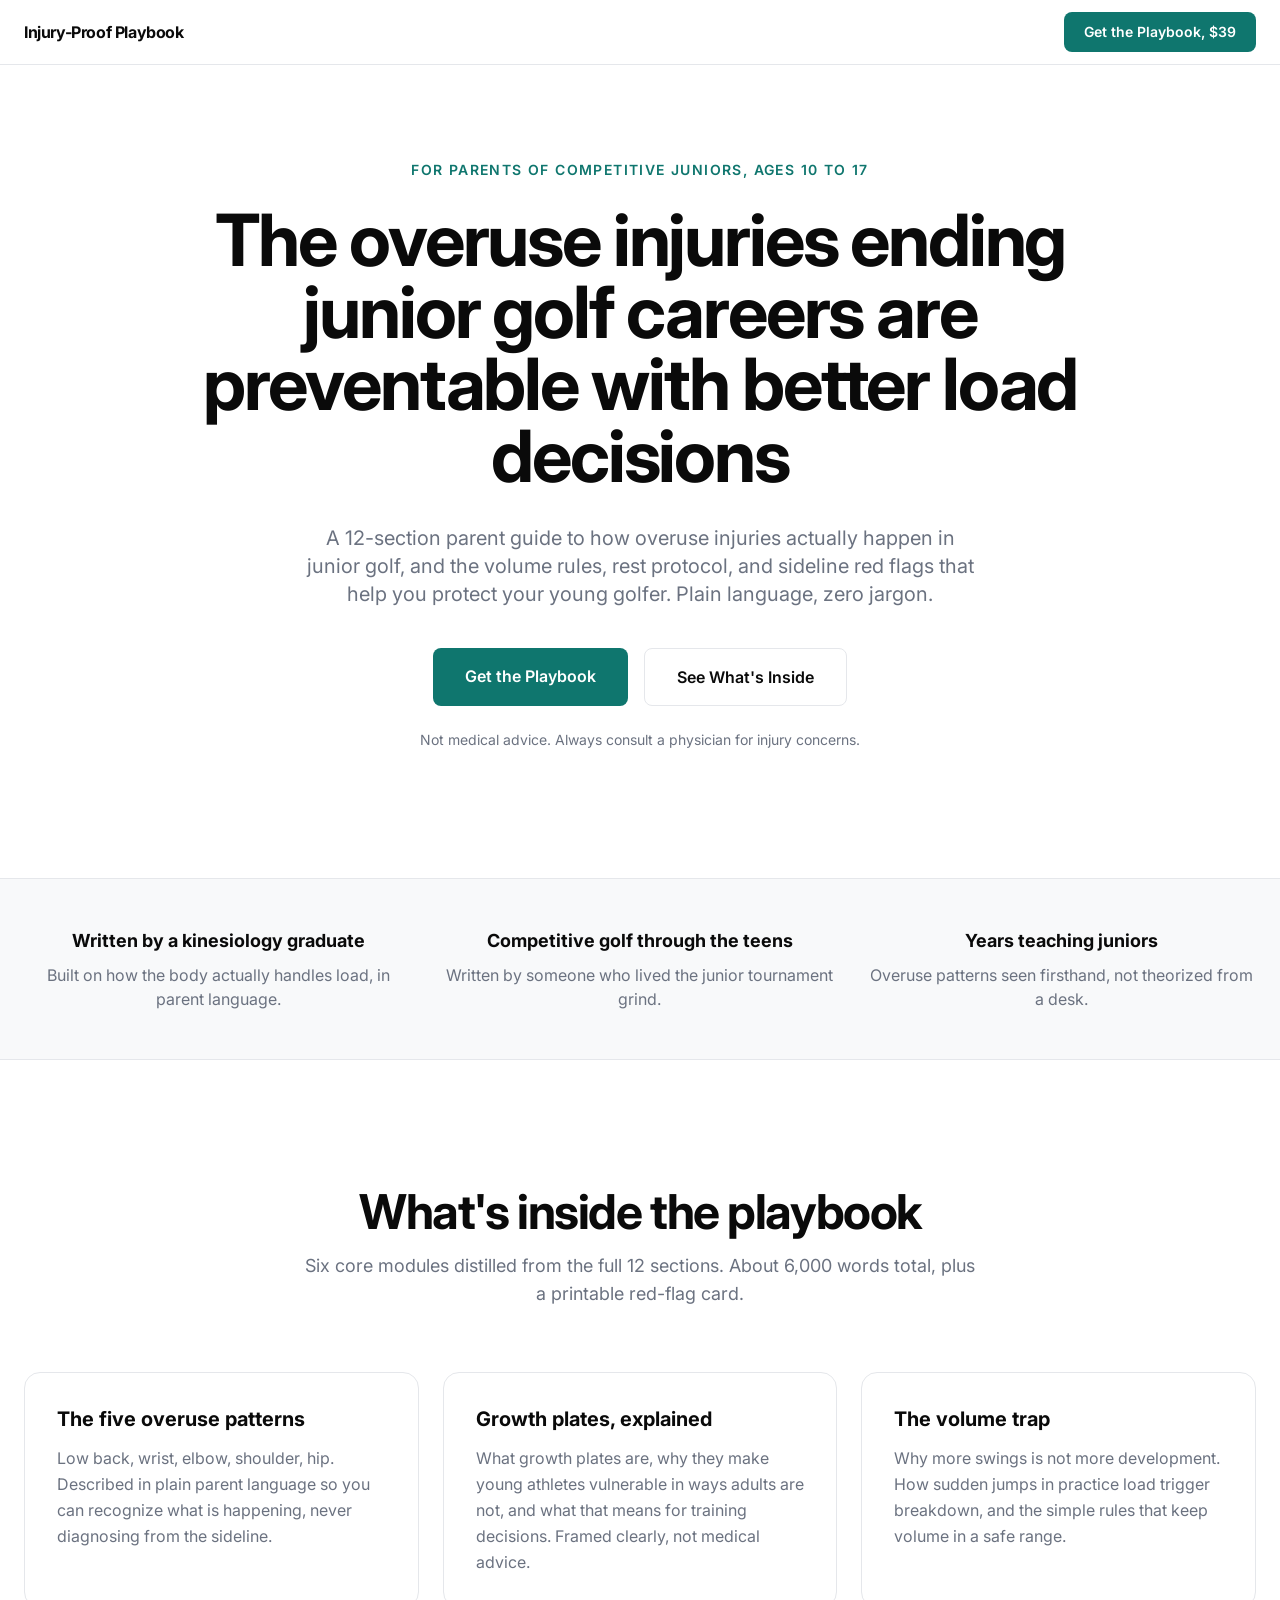
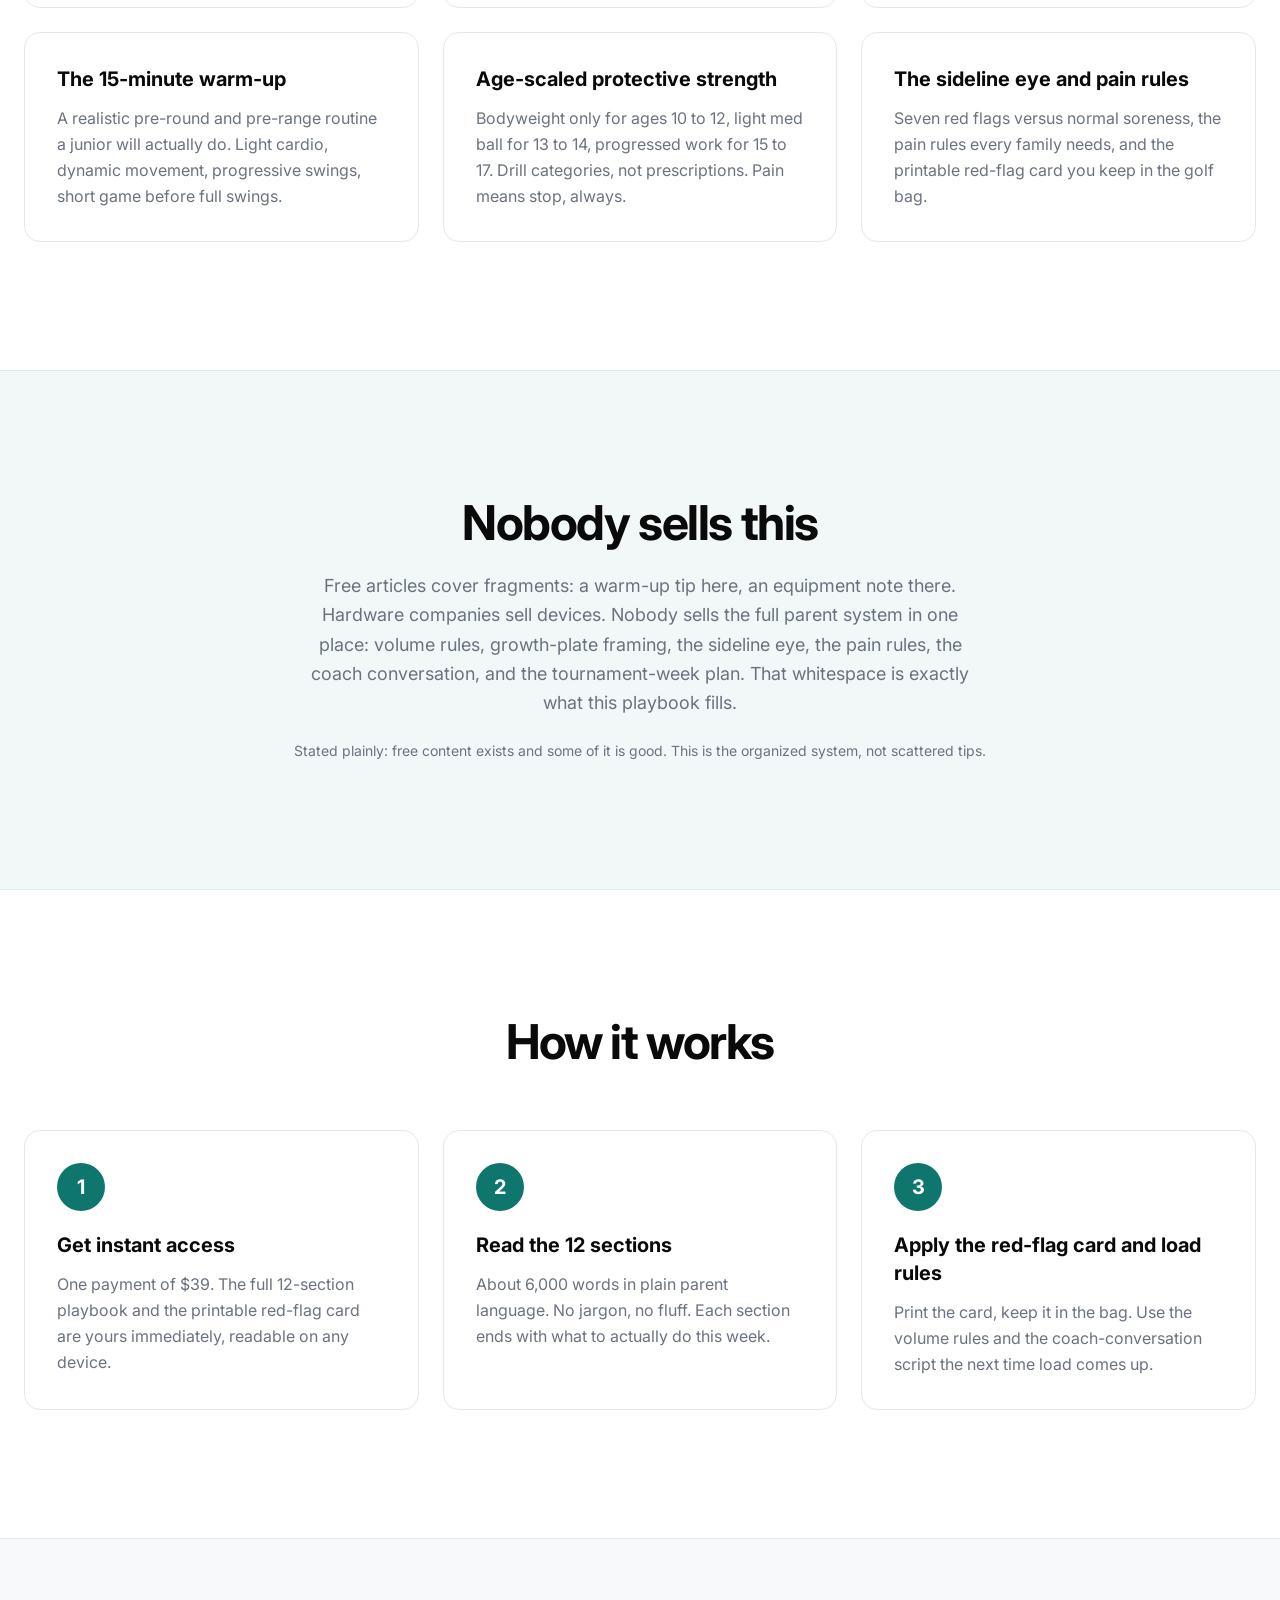
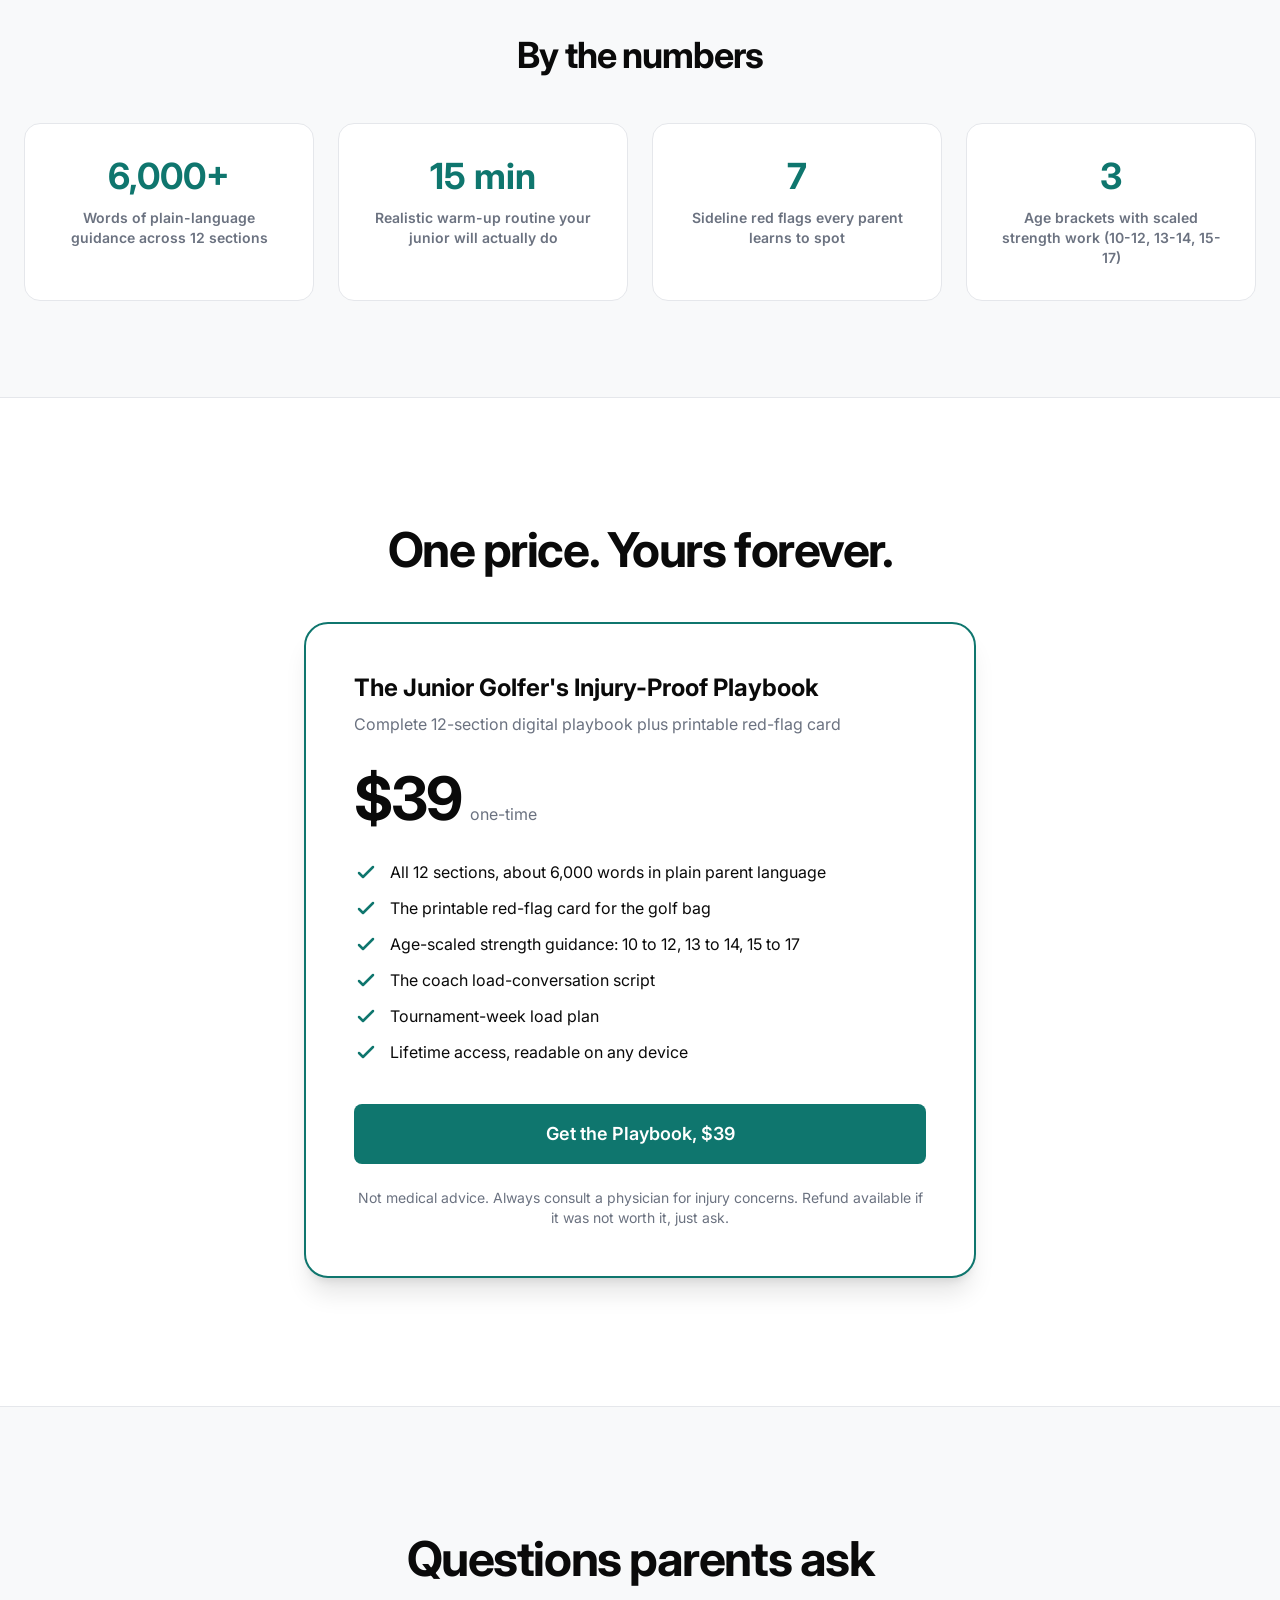
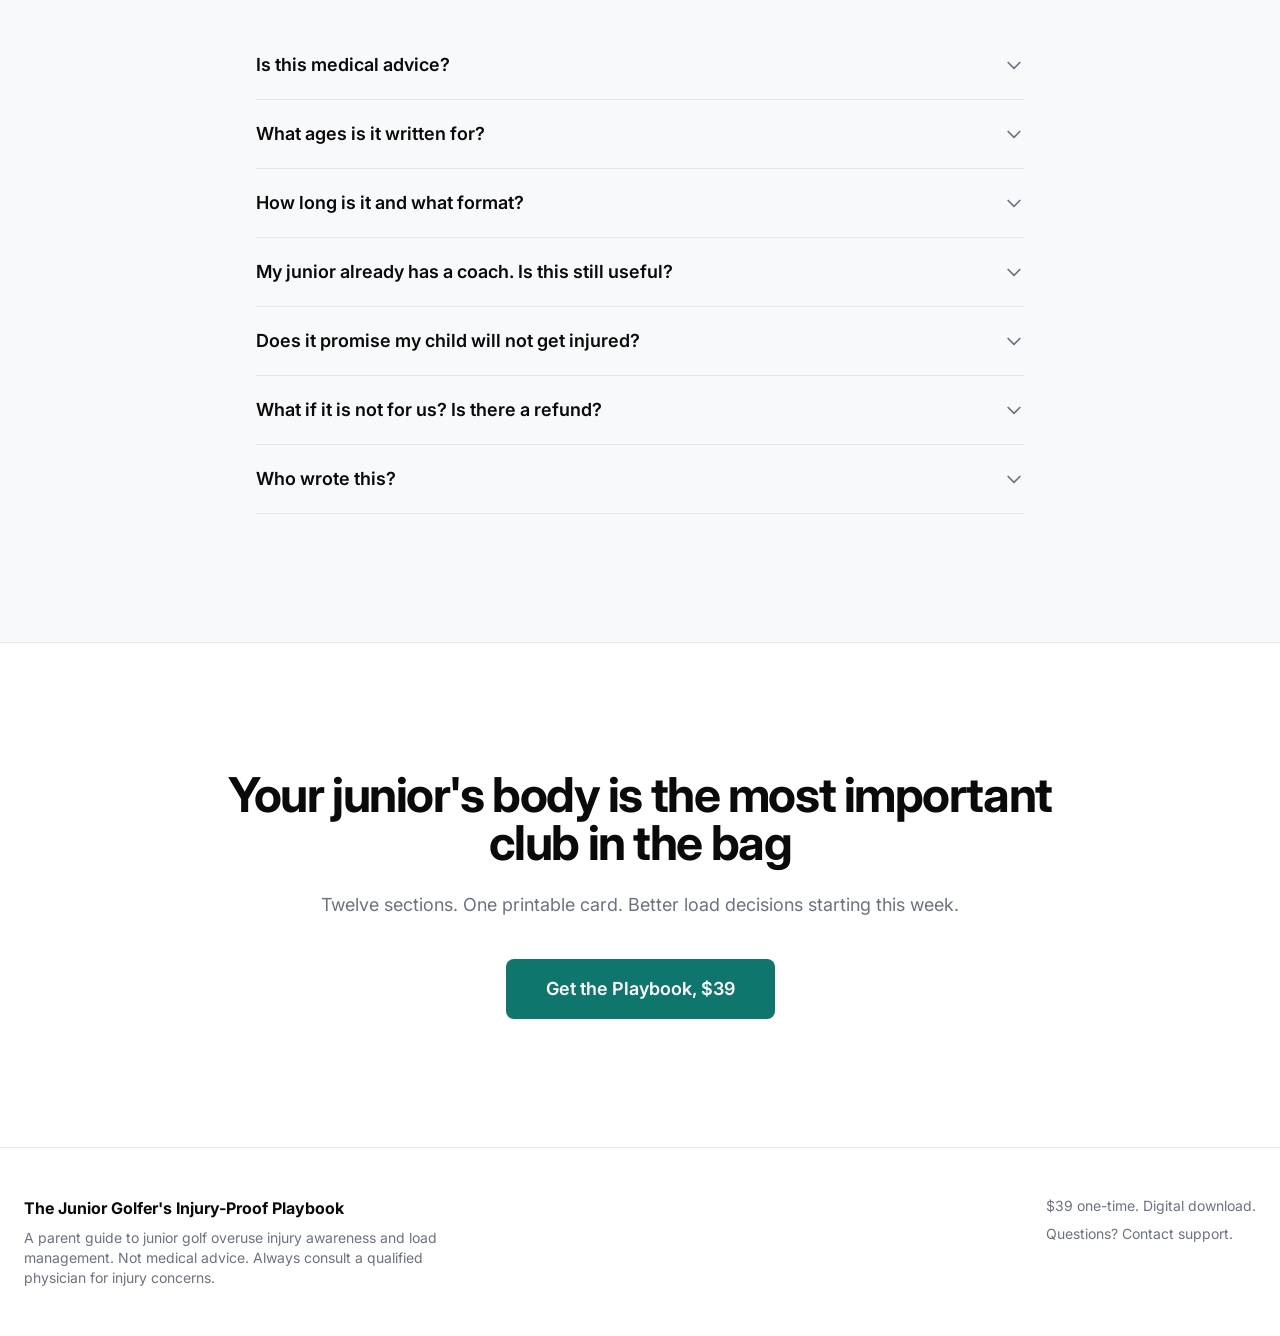
==== commit 655244c6: "Fix: install tailwindcss/postcss toolchain, rebuild with compiled styles" ====
--- a/index.html
+++ b/index.html
@@ -1 +1 @@
-<!DOCTYPE html><html lang="en"><head><meta charSet="utf-8"/><meta name="viewport" content="width=device-width, initial-scale=1"/><link rel="stylesheet" href="/_next/static/chunks/2hq1sal8wx1k2.css" data-precedence="next"/><link rel="preload" as="script" fetchPriority="low" href="/_next/static/chunks/3cfn99dbrcvvp.js"/><script src="/_next/static/chunks/0l3rpo0x920f2.js" async=""></script><script src="/_next/static/chunks/3dmm3v_fq28gc.js" async=""></script><script src="/_next/static/chunks/turbopack-3-ry682tkyiqk.js" async=""></script><script src="/_next/static/chunks/0umf92h1sb77c.js" async=""></script><script src="/_next/static/chunks/3u90j1f42m73m.js" async=""></script><link rel="preload" href="https://fonts.googleapis.com/css2?family=Inter:wght@400;500;600;700;800&amp;display=swap" as="style"/><title>The Junior Golfer&#x27;s Injury-Proof Playbook | Protect Young Golfers From Overuse Injury</title><meta name="description" content="A 12-section parent guide to junior golf overuse injury: growth plates, the volume trap, warm-ups, age-scaled strength, sideline red flags, and the coach conversation. $39 one-time."/><link rel="preconnect" href="https://fonts.googleapis.com"/><link rel="preconnect" href="https://fonts.gstatic.com" crossorigin="anonymous"/><link href="https://fonts.googleapis.com/css2?family=Inter:wght@400;500;600;700;800&amp;display=swap" rel="stylesheet"/><script src="/_next/static/chunks/0cz1d0mv5g_q7.js" noModule=""></script></head><body class="bg-white text-carbon"><div hidden=""><!--$--><!--/$--></div><header class="fixed top-0 inset-x-0 z-50 border-b border-hairline bg-white/80" style="backdrop-filter:blur(12px);-webkit-backdrop-filter:blur(12px)"><div class="mx-auto max-w-7xl px-6 h-16 flex items-center justify-between"><span class="font-bold text-carbon tracking-tight">Injury-Proof Playbook</span><a href="#pricing" class="rounded-lg bg-brand px-5 py-2.5 text-sm font-semibold text-white hover:bg-branddark transition-colors">Get the Playbook, $39</a></div></header><section class="pt-40 pb-32 px-6"><div class="mx-auto max-w-4xl text-center"><p class="reveal text-sm font-semibold uppercase tracking-widest text-brand mb-6">For parents of competitive juniors, ages 10 to 17</p><h1 class="reveal text-carbon font-bold tracking-[-0.03em] leading-[1.05] text-5xl md:text-7xl" data-delay="100">The overuse injuries ending junior golf careers are preventable with better load decisions</h1><p class="reveal text-slate2 text-lg md:text-xl leading-relaxed max-w-[680px] mx-auto mt-8" data-delay="200">A 12-section parent guide to how overuse injuries actually happen in junior golf, and the volume rules, rest protocol, and sideline red flags that help you protect your young golfer. Plain language, zero jargon.</p><div class="reveal flex flex-col sm:flex-row gap-4 justify-center mt-10" data-delay="300"><a href="#pricing" class="rounded-lg bg-brand px-8 py-4 text-base font-semibold text-white hover:bg-branddark transition-all hover:-translate-y-[1px]">Get the Playbook</a><a href="#inside" class="rounded-lg border border-hairline px-8 py-4 text-base font-semibold text-carbon hover:border-slate2 transition-colors">See What&#x27;s Inside</a></div><p class="reveal text-sm text-slate2 mt-6" data-delay="400">Not medical advice. Always consult a physician for injury concerns.</p></div></section><section class="border-y border-hairline bg-wash py-12 px-6"><div class="mx-auto max-w-7xl grid grid-cols-1 md:grid-cols-3 gap-8 text-center"><div class="reveal"><p class="font-bold text-carbon text-lg">Written by a kinesiology graduate</p><p class="text-slate2 mt-2">Built on how the body actually handles load, in parent language.</p></div><div class="reveal" data-delay="100"><p class="font-bold text-carbon text-lg">Competitive golf through the teens</p><p class="text-slate2 mt-2">Written by someone who lived the junior tournament grind.</p></div><div class="reveal" data-delay="200"><p class="font-bold text-carbon text-lg">Years teaching juniors</p><p class="text-slate2 mt-2">Overuse patterns seen firsthand, not theorized from a desk.</p></div></div></section><section id="inside" class="py-32 px-6"><div class="mx-auto max-w-7xl"><div class="text-center max-w-[680px] mx-auto mb-16"><h2 class="reveal text-4xl md:text-5xl font-bold tracking-[-0.03em] text-carbon">What&#x27;s inside the playbook</h2><p class="reveal text-slate2 text-lg mt-4" data-delay="100">Six core modules distilled from the full 12 sections. About 6,000 words total, plus a printable red-flag card.</p></div><div class="grid grid-cols-1 md:grid-cols-2 lg:grid-cols-3 gap-6"><div class="reveal lift rounded-2xl border border-hairline bg-white p-8" data-delay="0"><h3 class="text-xl font-bold text-carbon mb-3">The five overuse patterns</h3><p class="text-slate2 leading-relaxed">Low back, wrist, elbow, shoulder, hip. Described in plain parent language so you can recognize what is happening, never diagnosing from the sideline.</p></div><div class="reveal lift rounded-2xl border border-hairline bg-white p-8" data-delay="100"><h3 class="text-xl font-bold text-carbon mb-3">Growth plates, explained</h3><p class="text-slate2 leading-relaxed">What growth plates are, why they make young athletes vulnerable in ways adults are not, and what that means for training decisions. Framed clearly, not medical advice.</p></div><div class="reveal lift rounded-2xl border border-hairline bg-white p-8" data-delay="200"><h3 class="text-xl font-bold text-carbon mb-3">The volume trap</h3><p class="text-slate2 leading-relaxed">Why more swings is not more development. How sudden jumps in practice load trigger breakdown, and the simple rules that keep volume in a safe range.</p></div><div class="reveal lift rounded-2xl border border-hairline bg-white p-8" data-delay="0"><h3 class="text-xl font-bold text-carbon mb-3">The 15-minute warm-up</h3><p class="text-slate2 leading-relaxed">A realistic pre-round and pre-range routine a junior will actually do. Light cardio, dynamic movement, progressive swings, short game before full swings.</p></div><div class="reveal lift rounded-2xl border border-hairline bg-white p-8" data-delay="100"><h3 class="text-xl font-bold text-carbon mb-3">Age-scaled protective strength</h3><p class="text-slate2 leading-relaxed">Bodyweight only for ages 10 to 12, light med ball for 13 to 14, progressed work for 15 to 17. Drill categories, not prescriptions. Pain means stop, always.</p></div><div class="reveal lift rounded-2xl border border-hairline bg-white p-8" data-delay="200"><h3 class="text-xl font-bold text-carbon mb-3">The sideline eye and pain rules</h3><p class="text-slate2 leading-relaxed">Seven red flags versus normal soreness, the pain rules every family needs, and the printable red-flag card you keep in the golf bag.</p></div></div></div></section><section class="bg-brand/5 py-32 px-6 border-y border-brand/10"><div class="mx-auto max-w-4xl text-center"><h2 class="reveal text-4xl md:text-5xl font-bold tracking-[-0.03em] text-carbon">Nobody sells this</h2><p class="reveal text-lg text-slate2 leading-relaxed mt-6 max-w-[680px] mx-auto" data-delay="100">Free articles cover fragments: a warm-up tip here, an equipment note there. Hardware companies sell devices. Nobody sells the full parent system in one place: volume rules, growth-plate framing, the sideline eye, the pain rules, the coach conversation, and the tournament-week plan. That whitespace is exactly what this playbook fills.</p><p class="reveal text-sm text-slate2 mt-6" data-delay="200">Stated plainly: free content exists and some of it is good. This is the organized system, not scattered tips.</p></div></section><section class="py-32 px-6"><div class="mx-auto max-w-7xl"><div class="text-center mb-16"><h2 class="reveal text-4xl md:text-5xl font-bold tracking-[-0.03em] text-carbon">How it works</h2></div><div class="grid grid-cols-1 md:grid-cols-3 gap-6"><div class="reveal lift rounded-2xl border border-hairline bg-white p-8" data-delay="0"><div class="w-12 h-12 rounded-full bg-brand text-white flex items-center justify-center text-xl font-bold mb-5">1</div><h3 class="text-xl font-bold text-carbon mb-3">Get instant access</h3><p class="text-slate2 leading-relaxed">One payment of $39. The full 12-section playbook and the printable red-flag card are yours immediately, readable on any device.</p></div><div class="reveal lift rounded-2xl border border-hairline bg-white p-8" data-delay="100"><div class="w-12 h-12 rounded-full bg-brand text-white flex items-center justify-center text-xl font-bold mb-5">2</div><h3 class="text-xl font-bold text-carbon mb-3">Read the 12 sections</h3><p class="text-slate2 leading-relaxed">About 6,000 words in plain parent language. No jargon, no fluff. Each section ends with what to actually do this week.</p></div><div class="reveal lift rounded-2xl border border-hairline bg-white p-8" data-delay="200"><div class="w-12 h-12 rounded-full bg-brand text-white flex items-center justify-center text-xl font-bold mb-5">3</div><h3 class="text-xl font-bold text-carbon mb-3">Apply the red-flag card and load rules</h3><p class="text-slate2 leading-relaxed">Print the card, keep it in the bag. Use the volume rules and the coach-conversation script the next time load comes up.</p></div></div></div></section><section class="py-24 px-6 bg-wash border-y border-hairline"><div class="mx-auto max-w-7xl"><div class="text-center mb-12"><h2 class="reveal text-3xl md:text-4xl font-bold tracking-[-0.03em] text-carbon">By the numbers</h2></div><div class="grid grid-cols-2 lg:grid-cols-4 gap-6"><div class="reveal rounded-2xl border border-hairline bg-white p-8 text-center lift" data-delay="0"><p class="text-4xl font-bold text-brand">6,000+</p><p class="text-sm font-semibold text-slate2 mt-3">Words of plain-language guidance across 12 sections</p></div><div class="reveal rounded-2xl border border-hairline bg-white p-8 text-center lift" data-delay="100"><p class="text-4xl font-bold text-brand">15 min</p><p class="text-sm font-semibold text-slate2 mt-3">Realistic warm-up routine your junior will actually do</p></div><div class="reveal rounded-2xl border border-hairline bg-white p-8 text-center lift" data-delay="200"><p class="text-4xl font-bold text-brand">7</p><p class="text-sm font-semibold text-slate2 mt-3">Sideline red flags every parent learns to spot</p></div><div class="reveal rounded-2xl border border-hairline bg-white p-8 text-center lift" data-delay="300"><p class="text-4xl font-bold text-brand">3</p><p class="text-sm font-semibold text-slate2 mt-3">Age brackets with scaled strength work (10-12, 13-14, 15-17)</p></div></div></div></section><section class="py-24 px-6"><div class="mx-auto max-w-7xl"><div class="text-center mb-12"><h2 class="reveal text-3xl md:text-4xl font-bold tracking-[-0.03em] text-carbon">What parents say</h2></div><div class="grid grid-cols-1 md:grid-cols-3 gap-6"><div class="reveal rounded-2xl border border-hairline bg-wash/60 p-8 lift" data-delay="0"><div class="flex gap-1 mb-4" aria-hidden="true"><svg class="h-5 w-5 text-amber-500" fill="currentColor" viewBox="0 0 20 20"><path d="M10 1.5l2.6 5.3 5.9.9-4.2 4.1 1 5.8L10 14.9l-5.3 2.7 1-5.8L1.5 7.7l5.9-.9z"></path></svg><svg class="h-5 w-5 text-amber-500" fill="currentColor" viewBox="0 0 20 20"><path d="M10 1.5l2.6 5.3 5.9.9-4.2 4.1 1 5.8L10 14.9l-5.3 2.7 1-5.8L1.5 7.7l5.9-.9z"></path></svg><svg class="h-5 w-5 text-amber-500" fill="currentColor" viewBox="0 0 20 20"><path d="M10 1.5l2.6 5.3 5.9.9-4.2 4.1 1 5.8L10 14.9l-5.3 2.7 1-5.8L1.5 7.7l5.9-.9z"></path></svg><svg class="h-5 w-5 text-amber-500" fill="currentColor" viewBox="0 0 20 20"><path d="M10 1.5l2.6 5.3 5.9.9-4.2 4.1 1 5.8L10 14.9l-5.3 2.7 1-5.8L1.5 7.7l5.9-.9z"></path></svg><svg class="h-5 w-5 text-amber-500" fill="currentColor" viewBox="0 0 20 20"><path d="M10 1.5l2.6 5.3 5.9.9-4.2 4.1 1 5.8L10 14.9l-5.3 2.7 1-5.8L1.5 7.7l5.9-.9z"></path></svg></div><p class="text-carbon italic">“<!-- -->My son was practicing six days a week at thirteen. The volume trap section stopped me cold. We cut back to four days with real rest built in, and his back pain cleared up within a month.<!-- -->”</p><p class="text-sm font-semibold text-carbon mt-4">Marcus T.</p><p class="text-sm text-slate2">Father of a 14-year-old competitive junior</p></div><div class="reveal rounded-2xl border border-hairline bg-wash/60 p-8 lift" data-delay="100"><div class="flex gap-1 mb-4" aria-hidden="true"><svg class="h-5 w-5 text-amber-500" fill="currentColor" viewBox="0 0 20 20"><path d="M10 1.5l2.6 5.3 5.9.9-4.2 4.1 1 5.8L10 14.9l-5.3 2.7 1-5.8L1.5 7.7l5.9-.9z"></path></svg><svg class="h-5 w-5 text-amber-500" fill="currentColor" viewBox="0 0 20 20"><path d="M10 1.5l2.6 5.3 5.9.9-4.2 4.1 1 5.8L10 14.9l-5.3 2.7 1-5.8L1.5 7.7l5.9-.9z"></path></svg><svg class="h-5 w-5 text-amber-500" fill="currentColor" viewBox="0 0 20 20"><path d="M10 1.5l2.6 5.3 5.9.9-4.2 4.1 1 5.8L10 14.9l-5.3 2.7 1-5.8L1.5 7.7l5.9-.9z"></path></svg><svg class="h-5 w-5 text-amber-500" fill="currentColor" viewBox="0 0 20 20"><path d="M10 1.5l2.6 5.3 5.9.9-4.2 4.1 1 5.8L10 14.9l-5.3 2.7 1-5.8L1.5 7.7l5.9-.9z"></path></svg><svg class="h-5 w-5 text-amber-500" fill="currentColor" viewBox="0 0 20 20"><path d="M10 1.5l2.6 5.3 5.9.9-4.2 4.1 1 5.8L10 14.9l-5.3 2.7 1-5.8L1.5 7.7l5.9-.9z"></path></svg></div><p class="text-carbon italic">“<!-- -->The red-flag card lives in my golf bag. Last month I pulled my daughter from a practice round when I spotted two of the warning signs. Her coach thanked me. That alone was worth forty dollars.<!-- -->”</p><p class="text-sm font-semibold text-carbon mt-4">Jennifer L.</p><p class="text-sm text-slate2">Mother of a 12-year-old tournament player</p></div><div class="reveal rounded-2xl border border-hairline bg-wash/60 p-8 lift" data-delay="200"><div class="flex gap-1 mb-4" aria-hidden="true"><svg class="h-5 w-5 text-amber-500" fill="currentColor" viewBox="0 0 20 20"><path d="M10 1.5l2.6 5.3 5.9.9-4.2 4.1 1 5.8L10 14.9l-5.3 2.7 1-5.8L1.5 7.7l5.9-.9z"></path></svg><svg class="h-5 w-5 text-amber-500" fill="currentColor" viewBox="0 0 20 20"><path d="M10 1.5l2.6 5.3 5.9.9-4.2 4.1 1 5.8L10 14.9l-5.3 2.7 1-5.8L1.5 7.7l5.9-.9z"></path></svg><svg class="h-5 w-5 text-amber-500" fill="currentColor" viewBox="0 0 20 20"><path d="M10 1.5l2.6 5.3 5.9.9-4.2 4.1 1 5.8L10 14.9l-5.3 2.7 1-5.8L1.5 7.7l5.9-.9z"></path></svg><svg class="h-5 w-5 text-amber-500" fill="currentColor" viewBox="0 0 20 20"><path d="M10 1.5l2.6 5.3 5.9.9-4.2 4.1 1 5.8L10 14.9l-5.3 2.7 1-5.8L1.5 7.7l5.9-.9z"></path></svg><svg class="h-5 w-5 text-amber-500" fill="currentColor" viewBox="0 0 20 20"><path d="M10 1.5l2.6 5.3 5.9.9-4.2 4.1 1 5.8L10 14.9l-5.3 2.7 1-5.8L1.5 7.7l5.9-.9z"></path></svg></div><p class="text-carbon italic">“<!-- -->I played college golf and thought I knew this stuff. The growth-plate section taught me things my own coaches never mentioned. Every golf parent should read this before their kid ramps up tournament play.<!-- -->”</p><p class="text-sm font-semibold text-carbon mt-4">David R.</p><p class="text-sm text-slate2">Father of a 16-year-old junior</p></div></div></div></section><section class="py-24 px-6 bg-wash border-y border-hairline"><div class="mx-auto max-w-7xl"><div class="text-center mb-12"><p class="reveal text-sm font-semibold uppercase tracking-widest text-slate2">Trusted alongside</p></div><div class="grid grid-cols-2 md:grid-cols-3 lg:grid-cols-6 gap-6"><div class="reveal rounded-xl border border-hairline bg-white h-20 flex items-center justify-center" data-delay="0"><span class="text-sm font-bold text-slate2 text-center px-2">FairwayFit</span></div><div class="reveal rounded-xl border border-hairline bg-white h-20 flex items-center justify-center" data-delay="100"><span class="text-sm font-bold text-slate2 text-center px-2">JuniorGolf+ Coaches</span></div><div class="reveal rounded-xl border border-hairline bg-white h-20 flex items-center justify-center" data-delay="200"><span class="text-sm font-bold text-slate2 text-center px-2">TeeTime Performance</span></div><div class="reveal rounded-xl border border-hairline bg-white h-20 flex items-center justify-center" data-delay="300"><span class="text-sm font-bold text-slate2 text-center px-2">NextGen Golf Labs</span></div><div class="reveal rounded-xl border border-hairline bg-white h-20 flex items-center justify-center" data-delay="400"><span class="text-sm font-bold text-slate2 text-center px-2">ParPrep Academy</span></div><div class="reveal rounded-xl border border-hairline bg-white h-20 flex items-center justify-center" data-delay="500"><span class="text-sm font-bold text-slate2 text-center px-2">DriveLine Juniors</span></div></div></div></section><section id="pricing" class="py-32 px-6"><div class="mx-auto max-w-2xl"><div class="text-center mb-12"><h2 class="reveal text-4xl md:text-5xl font-bold tracking-[-0.03em] text-carbon">One price. Yours forever.</h2></div><div class="reveal lift rounded-3xl border-2 border-brand bg-white p-10 md:p-12 shadow-xl" data-delay="100"><h3 class="text-2xl font-bold text-carbon">The Junior Golfer&#x27;s Injury-Proof Playbook</h3><p class="text-slate2 mt-2">Complete 12-section digital playbook plus printable red-flag card</p><div class="flex items-baseline gap-2 mt-8"><span class="text-6xl font-bold tracking-[-0.03em] text-carbon">$39</span><span class="text-slate2">one-time</span></div><ul class="mt-8 space-y-3 text-carbon"><li class="flex gap-3"><svg class="h-6 w-6 shrink-0 text-brand" fill="none" viewBox="0 0 24 24" stroke="currentColor" stroke-width="2.5"><path stroke-linecap="round" stroke-linejoin="round" d="M5 13l4 4L19 7"></path></svg><span>All 12 sections, about 6,000 words in plain parent language</span></li><li class="flex gap-3"><svg class="h-6 w-6 shrink-0 text-brand" fill="none" viewBox="0 0 24 24" stroke="currentColor" stroke-width="2.5"><path stroke-linecap="round" stroke-linejoin="round" d="M5 13l4 4L19 7"></path></svg><span>The printable red-flag card for the golf bag</span></li><li class="flex gap-3"><svg class="h-6 w-6 shrink-0 text-brand" fill="none" viewBox="0 0 24 24" stroke="currentColor" stroke-width="2.5"><path stroke-linecap="round" stroke-linejoin="round" d="M5 13l4 4L19 7"></path></svg><span>Age-scaled strength guidance: 10 to 12, 13 to 14, 15 to 17</span></li><li class="flex gap-3"><svg class="h-6 w-6 shrink-0 text-brand" fill="none" viewBox="0 0 24 24" stroke="currentColor" stroke-width="2.5"><path stroke-linecap="round" stroke-linejoin="round" d="M5 13l4 4L19 7"></path></svg><span>The coach load-conversation script</span></li><li class="flex gap-3"><svg class="h-6 w-6 shrink-0 text-brand" fill="none" viewBox="0 0 24 24" stroke="currentColor" stroke-width="2.5"><path stroke-linecap="round" stroke-linejoin="round" d="M5 13l4 4L19 7"></path></svg><span>Tournament-week load plan</span></li><li class="flex gap-3"><svg class="h-6 w-6 shrink-0 text-brand" fill="none" viewBox="0 0 24 24" stroke="currentColor" stroke-width="2.5"><path stroke-linecap="round" stroke-linejoin="round" d="M5 13l4 4L19 7"></path></svg><span>Lifetime access, readable on any device</span></li></ul><a href="#" class="mt-10 block text-center rounded-lg bg-brand px-8 py-4 text-lg font-semibold text-white hover:bg-branddark transition-all hover:-translate-y-[1px]">Get the Playbook, $39</a><p class="text-sm text-slate2 text-center mt-6">Not medical advice. Always consult a physician for injury concerns. Refund available if it was not worth it, just ask.</p></div></div></section><section class="py-32 px-6 bg-wash border-y border-hairline"><div class="mx-auto max-w-3xl"><div class="text-center mb-12"><h2 class="reveal text-4xl md:text-5xl font-bold tracking-[-0.03em] text-carbon">Questions parents ask</h2></div><div class="reveal" data-delay="100"><div class="faq-item border-b border-hairline" data-open="false"><button class="flex w-full items-center justify-between py-5 text-left" aria-expanded="false"><span class="text-lg font-semibold text-carbon pr-4">Is this medical advice?</span><svg class="faq-chevron h-5 w-5 shrink-0 text-slate2" fill="none" viewBox="0 0 24 24" stroke="currentColor" stroke-width="2"><path stroke-linecap="round" stroke-linejoin="round" d="M19 9l-7 7-7-7"></path></svg></button><div class="faq-answer"><div><p class="pb-5 text-slate2 leading-relaxed">No. This playbook is about load management and awareness for parents. It does not diagnose, treat, or prevent any condition. Anything involving pain, injury, or medical decisions should go through a qualified physician. That line is repeated throughout the playbook, not just here.</p></div></div></div><div class="faq-item border-b border-hairline" data-open="false"><button class="flex w-full items-center justify-between py-5 text-left" aria-expanded="false"><span class="text-lg font-semibold text-carbon pr-4">What ages is it written for?</span><svg class="faq-chevron h-5 w-5 shrink-0 text-slate2" fill="none" viewBox="0 0 24 24" stroke="currentColor" stroke-width="2"><path stroke-linecap="round" stroke-linejoin="round" d="M19 9l-7 7-7-7"></path></svg></button><div class="faq-answer"><div><p class="pb-5 text-slate2 leading-relaxed">Parents of competitive junior golfers roughly ages 10 to 17. The strength section is explicitly age-scaled: bodyweight only for 10 to 12, light medicine ball for 13 to 14, progressed work for 15 to 17.</p></div></div></div><div class="faq-item border-b border-hairline" data-open="false"><button class="flex w-full items-center justify-between py-5 text-left" aria-expanded="false"><span class="text-lg font-semibold text-carbon pr-4">How long is it and what format?</span><svg class="faq-chevron h-5 w-5 shrink-0 text-slate2" fill="none" viewBox="0 0 24 24" stroke="currentColor" stroke-width="2"><path stroke-linecap="round" stroke-linejoin="round" d="M19 9l-7 7-7-7"></path></svg></button><div class="faq-answer"><div><p class="pb-5 text-slate2 leading-relaxed">Twelve sections, about 6,000 words, plus a printable one-page red-flag card. Digital format you can read on a phone, tablet, or computer, and print the card for the golf bag.</p></div></div></div><div class="faq-item border-b border-hairline" data-open="false"><button class="flex w-full items-center justify-between py-5 text-left" aria-expanded="false"><span class="text-lg font-semibold text-carbon pr-4">My junior already has a coach. Is this still useful?</span><svg class="faq-chevron h-5 w-5 shrink-0 text-slate2" fill="none" viewBox="0 0 24 24" stroke="currentColor" stroke-width="2"><path stroke-linecap="round" stroke-linejoin="round" d="M19 9l-7 7-7-7"></path></svg></button><div class="faq-answer"><div><p class="pb-5 text-slate2 leading-relaxed">Yes. Section 10 is specifically about the load conversation with the coach, including a script for raising volume concerns respectfully. The playbook is written to support the coach relationship, not replace it. The coach wins every disagreement.</p></div></div></div><div class="faq-item border-b border-hairline" data-open="false"><button class="flex w-full items-center justify-between py-5 text-left" aria-expanded="false"><span class="text-lg font-semibold text-carbon pr-4">Does it promise my child will not get injured?</span><svg class="faq-chevron h-5 w-5 shrink-0 text-slate2" fill="none" viewBox="0 0 24 24" stroke="currentColor" stroke-width="2"><path stroke-linecap="round" stroke-linejoin="round" d="M19 9l-7 7-7-7"></path></svg></button><div class="faq-answer"><div><p class="pb-5 text-slate2 leading-relaxed">No, and you should be skeptical of anything that does. This is a load-management and awareness system: volume rules, rest protocol, warm-up, red flags, and pain rules. It helps you make better decisions. It is not a guarantee against injury.</p></div></div></div><div class="faq-item border-b border-hairline" data-open="false"><button class="flex w-full items-center justify-between py-5 text-left" aria-expanded="false"><span class="text-lg font-semibold text-carbon pr-4">What if it is not for us? Is there a refund?</span><svg class="faq-chevron h-5 w-5 shrink-0 text-slate2" fill="none" viewBox="0 0 24 24" stroke="currentColor" stroke-width="2"><path stroke-linecap="round" stroke-linejoin="round" d="M19 9l-7 7-7-7"></path></svg></button><div class="faq-answer"><div><p class="pb-5 text-slate2 leading-relaxed">If you read it and feel it was not worth $39, email for a refund. No forms, no interrogation. That policy is stated inside the playbook too.</p></div></div></div><div class="faq-item border-b border-hairline" data-open="false"><button class="flex w-full items-center justify-between py-5 text-left" aria-expanded="false"><span class="text-lg font-semibold text-carbon pr-4">Who wrote this?</span><svg class="faq-chevron h-5 w-5 shrink-0 text-slate2" fill="none" viewBox="0 0 24 24" stroke="currentColor" stroke-width="2"><path stroke-linecap="round" stroke-linejoin="round" d="M19 9l-7 7-7-7"></path></svg></button><div class="faq-answer"><div><p class="pb-5 text-slate2 leading-relaxed">A kinesiology graduate who played competitive golf through the teens and has spent years teaching the game, including watching overuse patterns develop in juniors firsthand. Career facts, no credential names, no borrowed authority.</p></div></div></div></div></div></section><section class="py-32 px-6"><div class="mx-auto max-w-4xl text-center"><h2 class="reveal text-4xl md:text-5xl font-bold tracking-[-0.03em] text-carbon">Your junior&#x27;s body is the most important club in the bag</h2><p class="reveal text-lg text-slate2 mt-6 max-w-[680px] mx-auto" data-delay="100">Twelve sections. One printable card. Better load decisions starting this week.</p><a href="#pricing" class="reveal inline-block mt-10 rounded-lg bg-brand px-10 py-4 text-lg font-semibold text-white hover:bg-branddark transition-all hover:-translate-y-[1px]" data-delay="200">Get the Playbook, $39</a></div></section><footer class="border-t border-hairline py-12 px-6"><div class="mx-auto max-w-7xl flex flex-col md:flex-row justify-between gap-6"><div><p class="font-bold text-carbon">The Junior Golfer&#x27;s Injury-Proof Playbook</p><p class="text-sm text-slate2 mt-2 max-w-md">A parent guide to junior golf overuse injury awareness and load management. Not medical advice. Always consult a qualified physician for injury concerns.</p></div><div class="text-sm text-slate2"><p>$39 one-time. Digital download.</p><p class="mt-2">Questions? Contact support.</p></div></div></footer><!--$--><!--/$--><script id="_R_">(globalThis["TURBOPACK"] || (globalThis["TURBOPACK"] = [])).push({"otherChunks":["static/chunks/3cfn99dbrcvvp.js","static/chunks/0l3rpo0x920f2.js","static/chunks/3dmm3v_fq28gc.js"],"runtimeModuleIds":[94553]});</script><script src="/_next/static/chunks/3cfn99dbrcvvp.js" async=""></script><script>(self.__next_f=self.__next_f||[]).push([0])</script><script>self.__next_f.push([1,"1:\"$Sreact.fragment\"\n2:\"/_next/static/chunks/0umf92h1sb77c.js\"\n3:I[39756,[\"$2\"],\"default\"]\n4:I[37457,[\"$2\"],\"default\"]\n6:I[47257,[\"$2\"],\"ClientPageRoot\"]\n7:\"/_next/static/chunks/3u90j1f42m73m.js\"\n8:I[52683,[\"$2\",\"$7\"],\"default\"]\nb:I[97367,[\"$2\"],\"OutletBoundary\"]\nc:\"$Sreact.suspense\"\ne:\"ViewportBoundary\"\nf:I[97367,[\"$2\"],\"$e\"]\n11:\"MetadataBoundary\"\n12:I[97367,[\"$2\"],\"$11\"]\n14:I[68027,[\"$2\"],\"default\",1]\n:HL[\"/_next/static/chunks/2hq1sal8wx1k2.css\",\"style\"]\n:HL[\"https://fonts.googleapis.com/css2?family=Inter:wght@400;500;600;700;800\u0026display=swap\",\"style\"]\n5:[[\"children\",{\"s\":\"__PAGE__\",\"h\":512,\"d\":{\"r\":[\"$\",\"$1\",\"c\",{\"children\":[[\"$\",\"$L6\",null,{\"Component\":\"$8\",\"serverProvidedParams\":{\"searchParams\":{},\"params\":{},\"promises\":[\"$@9\",\"$@a\"]}}],[[\"$\",\"script\",\"script-0\",{\"src\":\"/_next/static/chunks/3u90j1f42m73m.js\",\"async\":true,\"nonce\":\"$undefined\"}]],[\"$\",\"$Lb\",null,{\"children\":[\"$\",\"$c\",null,{\"name\":\"Next.MetadataOutlet\",\"children\":\"$@d\"}]}]]}],\"p\":false,\"v\":null}}]]\n0:{\"P\":null,\"c\":[\"\",\"\"],\"q\":\"\",\"i\":false,\"t\":{\"t\":{\"s\":\"\",\"h\":528,\"d\":{\"r\":[\"$\",\"$1\",\"c\",{\"children\":[[[\"$\",\"link\",\"0\",{\"rel\":\"stylesheet\",\"href\":\"/_next/static/chunks/2hq1sal8wx1k2.css\",\"precedence\":\"next\",\"crossOrigin\":\"$undefined\",\"nonce\":\"$undefined\"}],[\"$\",\"script\",\"script-0\",{\"src\":\"/_next/static/chunks/0umf92h1sb77c.js\",\"async\":true,\"nonce\":\"$undefined\"}]],[\"$\",\"html\",null,{\"lang\":\"en\",\"children\":[[\"$\",\"head\",null,{\"children\":[[\"$\",\"link\",null,{\"rel\":\"preconnect\",\"href\":\"https://fonts.googleapis.com\"}],[\"$\",\"link\",null,{\"rel\":\"preconnect\",\"href\":\"https://fonts.gstatic.com\",\"crossOrigin\":\"anonymous\"}],[\"$\",\"link\",null,{\"href\":\"https://fonts.googleapis.com/css2?family=Inter:wght@400;500;600;700;800\u0026display=swap\",\"rel\":\"stylesheet\"}]]}],[\"$\",\"body\",null,{\"className\":\"bg-white text-carbon\",\"children\":[\"$\",\"$L3\",null,{\"parallelRouterKey\":\"children\",\"error\":\"$undefined\",\"errorStyles\":\"$undefined\",\"errorScripts\":\"$undefined\",\"template\":[\"$\",\"$L4\",null,{}],\"templateStyles\":\"$undefined\",\"templateScripts\":\"$undefined\",\"notFound\":[[[\"$\",\"title\",null,{\"children\":\"404: This page could not be found.\"}],[\"$\",\"div\",null,{\"style\":{\"fontFamily\":\"system-ui,\\\"Segoe UI\\\",Roboto,Helvetica,Arial,sans-serif,\\\"Apple Color Emoji\\\",\\\"Segoe UI Emoji\\\"\",\"height\":\"100vh\",\"textAlign\":\"center\",\"display\":\"flex\",\"flexDirection\":\"column\",\"alignItems\":\"center\",\"justifyContent\":\"center\"},\"children\":[\"$\",\"div\",null,{\"children\":[[\"$\",\"style\",null,{\"dangerouslySetInnerHTML\":{\"__html\":\"body{color:#000;background:#fff;margin:0}.next-error-h1{border-right:1px solid rgba(0,0,0,.3)}@media (prefers-color-scheme:dark){body{color:#fff;background:#000}.next-error-h1{border-right:1px solid rgba(255,255,255,.3)}}\"}}],[\"$\",\"h1\",null,{\"className\":\"next-error-h1\",\"style\":{\"display\":\"inline-block\",\"margin\":\"0 20px 0 0\",\"padding\":\"0 23px 0 0\",\"fontSize\":24,\"fontWeight\":500,\"verticalAlign\":\"top\",\"lineHeight\":\"49px\"},\"children\":404}],[\"$\",\"div\",null,{\"style\":{\"display\":\"inline-block\"},\"children\":[\"$\",\"h2\",null,{\"style\":{\"fontSize\":14,\"fontWeight\":400,\"lineHeight\":\"49px\",\"margin\":0},\"children\":\"This page could not be found.\"}]}]]}]}]],[]],\"forbidden\":\"$undefined\",\"unauthorized\":\"$undefined\"}]}]]}]]}],\"p\":false,\"v\":null},\"c\":\"$Q5\"},\"h\":{\"r\":[\"$\",\"$1\",\"h\",{\"children\":[null,[\"$\",\"$Lf\",null,{\"children\":\"$L10\"}],[\"$\",\"$L12\",null,{\"children\":[[\"$\",\"div\",null,{\"hidden\":true,\"children\":[\"$\",\"$c\",null,{\"name\":\"Next.Metadata\",\"children\":\"$L13\"}]}],null]}],null]}],\"p\":false,\"v\":null}},\"m\":\"$undefined\",\"G\":[\"$14\",[[\"$\",\"link\",\"0\",{\"rel\":\"stylesheet\",\"href\":\"/_next/static/chunks/2hq1sal8wx1k2.css\",\"precedence\":\"next\",\"crossOrigin\":\"$undefined\",\"nonce\":\"$undefined\"}]]],\"S\":true,\"r\":\"$undefined\",\"s\":\"$undefined\",\"a\":\"$undefined\",\"l\":\"$undefined\",\"p\":\"$undefined\",\"d\":\"$undefined\",\"b\":\"Xviy2JYV5uFFjHVyCTldl\"}\n9:{}\na:\"$5:0:1:d:r:props:children:0:props:serverProvidedParams:params\"\n10:[[\"$\",\"meta\",\"0\",{\"charSet\":\"utf-8\"}],[\"$\",\"meta\",\"1\",{\"name\":\"viewport\",\"content\":\"width=device-width, initial-scale=1\"}]]\nd:null\n13:[[\"$\",\"title\",\"0\",{\"children\":\"The Junior Golfer's Injury-Proof Playbook | Protect Young Golfers From Overuse Injury\"}],[\"$\",\"meta\",\"1\",{\"name\":\"description\",\"content\":\"A 12-section parent guide to junior golf overuse injury: growth plates, the volume trap, warm-ups, age-scaled strength, sideline red flags, and the coach conversation. $39 one-time.\"}]]\n"])</script></body></html>+<!DOCTYPE html><html lang="en"><head><meta charSet="utf-8"/><meta name="viewport" content="width=device-width, initial-scale=1"/><link rel="stylesheet" href="/_next/static/chunks/0-ojaxsbapj45.css" data-precedence="next"/><link rel="preload" as="script" fetchPriority="low" href="/_next/static/chunks/3cfn99dbrcvvp.js"/><script src="/_next/static/chunks/0l3rpo0x920f2.js" async=""></script><script src="/_next/static/chunks/3dmm3v_fq28gc.js" async=""></script><script src="/_next/static/chunks/turbopack-3-ry682tkyiqk.js" async=""></script><script src="/_next/static/chunks/0umf92h1sb77c.js" async=""></script><script src="/_next/static/chunks/43jx46aqoof-y.js" async=""></script><link rel="preload" href="https://fonts.googleapis.com/css2?family=Inter:wght@400;500;600;700;800&amp;display=swap" as="style"/><title>The Junior Golfer&#x27;s Injury-Proof Playbook | Protect Young Golfers From Overuse Injury</title><meta name="description" content="A 12-section parent guide to junior golf overuse injury: growth plates, the volume trap, warm-ups, age-scaled strength, sideline red flags, and the coach conversation. $39 one-time."/><link rel="preconnect" href="https://fonts.googleapis.com"/><link rel="preconnect" href="https://fonts.gstatic.com" crossorigin="anonymous"/><link href="https://fonts.googleapis.com/css2?family=Inter:wght@400;500;600;700;800&amp;display=swap" rel="stylesheet"/><script src="/_next/static/chunks/0cz1d0mv5g_q7.js" noModule=""></script></head><body class="bg-white text-carbon"><div hidden=""><!--$--><!--/$--></div><header class="fixed top-0 inset-x-0 z-50 border-b border-hairline bg-white/80" style="backdrop-filter:blur(12px);-webkit-backdrop-filter:blur(12px)"><div class="mx-auto max-w-7xl px-6 h-16 flex items-center justify-between"><span class="font-bold text-carbon tracking-tight">Injury-Proof Playbook</span><a href="#pricing" class="rounded-lg bg-brand px-5 py-2.5 text-sm font-semibold text-white hover:bg-branddark transition-colors">Get the Playbook, $39</a></div></header><section class="pt-40 pb-32 px-6"><div class="mx-auto max-w-4xl text-center"><p class="reveal text-sm font-semibold uppercase tracking-widest text-brand mb-6">For parents of competitive juniors, ages 10 to 17</p><h1 class="reveal text-carbon font-bold tracking-[-0.03em] leading-[1.05] text-5xl md:text-7xl" data-delay="100">The overuse injuries ending junior golf careers are preventable with better load decisions</h1><p class="reveal text-slate2 text-lg md:text-xl leading-relaxed max-w-[680px] mx-auto mt-8" data-delay="200">A 12-section parent guide to how overuse injuries actually happen in junior golf, and the volume rules, rest protocol, and sideline red flags that help you protect your young golfer. Plain language, zero jargon.</p><div class="reveal flex flex-col sm:flex-row gap-4 justify-center mt-10" data-delay="300"><a href="#pricing" class="rounded-lg bg-brand px-8 py-4 text-base font-semibold text-white hover:bg-branddark transition-all hover:-translate-y-[1px]">Get the Playbook</a><a href="#inside" class="rounded-lg border border-hairline px-8 py-4 text-base font-semibold text-carbon hover:border-slate2 transition-colors">See What&#x27;s Inside</a></div><p class="reveal text-sm text-slate2 mt-6" data-delay="400">Not medical advice. Always consult a physician for injury concerns.</p></div></section><section class="border-y border-hairline bg-wash py-12 px-6"><div class="mx-auto max-w-7xl grid grid-cols-1 md:grid-cols-3 gap-8 text-center"><div class="reveal"><p class="font-bold text-carbon text-lg">Written by a kinesiology graduate</p><p class="text-slate2 mt-2">Built on how the body actually handles load, in parent language.</p></div><div class="reveal" data-delay="100"><p class="font-bold text-carbon text-lg">Competitive golf through the teens</p><p class="text-slate2 mt-2">Written by someone who lived the junior tournament grind.</p></div><div class="reveal" data-delay="200"><p class="font-bold text-carbon text-lg">Years teaching juniors</p><p class="text-slate2 mt-2">Overuse patterns seen firsthand, not theorized from a desk.</p></div></div></section><section id="inside" class="py-32 px-6"><div class="mx-auto max-w-7xl"><div class="text-center max-w-[680px] mx-auto mb-16"><h2 class="reveal text-4xl md:text-5xl font-bold tracking-[-0.03em] text-carbon">What&#x27;s inside the playbook</h2><p class="reveal text-slate2 text-lg mt-4" data-delay="100">Six core modules distilled from the full 12 sections. About 6,000 words total, plus a printable red-flag card.</p></div><div class="grid grid-cols-1 md:grid-cols-2 lg:grid-cols-3 gap-6"><div class="reveal lift rounded-2xl border border-hairline bg-white p-8" data-delay="0"><h3 class="text-xl font-bold text-carbon mb-3">The five overuse patterns</h3><p class="text-slate2 leading-relaxed">Low back, wrist, elbow, shoulder, hip. Described in plain parent language so you can recognize what is happening, never diagnosing from the sideline.</p></div><div class="reveal lift rounded-2xl border border-hairline bg-white p-8" data-delay="100"><h3 class="text-xl font-bold text-carbon mb-3">Growth plates, explained</h3><p class="text-slate2 leading-relaxed">What growth plates are, why they make young athletes vulnerable in ways adults are not, and what that means for training decisions. Framed clearly, not medical advice.</p></div><div class="reveal lift rounded-2xl border border-hairline bg-white p-8" data-delay="200"><h3 class="text-xl font-bold text-carbon mb-3">The volume trap</h3><p class="text-slate2 leading-relaxed">Why more swings is not more development. How sudden jumps in practice load trigger breakdown, and the simple rules that keep volume in a safe range.</p></div><div class="reveal lift rounded-2xl border border-hairline bg-white p-8" data-delay="0"><h3 class="text-xl font-bold text-carbon mb-3">The 15-minute warm-up</h3><p class="text-slate2 leading-relaxed">A realistic pre-round and pre-range routine a junior will actually do. Light cardio, dynamic movement, progressive swings, short game before full swings.</p></div><div class="reveal lift rounded-2xl border border-hairline bg-white p-8" data-delay="100"><h3 class="text-xl font-bold text-carbon mb-3">Age-scaled protective strength</h3><p class="text-slate2 leading-relaxed">Bodyweight only for ages 10 to 12, light med ball for 13 to 14, progressed work for 15 to 17. Drill categories, not prescriptions. Pain means stop, always.</p></div><div class="reveal lift rounded-2xl border border-hairline bg-white p-8" data-delay="200"><h3 class="text-xl font-bold text-carbon mb-3">The sideline eye and pain rules</h3><p class="text-slate2 leading-relaxed">Seven red flags versus normal soreness, the pain rules every family needs, and the printable red-flag card you keep in the golf bag.</p></div></div></div></section><section class="bg-brand/5 py-32 px-6 border-y border-brand/10"><div class="mx-auto max-w-4xl text-center"><h2 class="reveal text-4xl md:text-5xl font-bold tracking-[-0.03em] text-carbon">Nobody sells this</h2><p class="reveal text-lg text-slate2 leading-relaxed mt-6 max-w-[680px] mx-auto" data-delay="100">Free articles cover fragments: a warm-up tip here, an equipment note there. Hardware companies sell devices. Nobody sells the full parent system in one place: volume rules, growth-plate framing, the sideline eye, the pain rules, the coach conversation, and the tournament-week plan. That whitespace is exactly what this playbook fills.</p><p class="reveal text-sm text-slate2 mt-6" data-delay="200">Stated plainly: free content exists and some of it is good. This is the organized system, not scattered tips.</p></div></section><section class="py-32 px-6"><div class="mx-auto max-w-7xl"><div class="text-center mb-16"><h2 class="reveal text-4xl md:text-5xl font-bold tracking-[-0.03em] text-carbon">How it works</h2></div><div class="grid grid-cols-1 md:grid-cols-3 gap-6"><div class="reveal lift rounded-2xl border border-hairline bg-white p-8" data-delay="0"><div class="w-12 h-12 rounded-full bg-brand text-white flex items-center justify-center text-xl font-bold mb-5">1</div><h3 class="text-xl font-bold text-carbon mb-3">Get instant access</h3><p class="text-slate2 leading-relaxed">One payment of $39. The full 12-section playbook and the printable red-flag card are yours immediately, readable on any device.</p></div><div class="reveal lift rounded-2xl border border-hairline bg-white p-8" data-delay="100"><div class="w-12 h-12 rounded-full bg-brand text-white flex items-center justify-center text-xl font-bold mb-5">2</div><h3 class="text-xl font-bold text-carbon mb-3">Read the 12 sections</h3><p class="text-slate2 leading-relaxed">About 6,000 words in plain parent language. No jargon, no fluff. Each section ends with what to actually do this week.</p></div><div class="reveal lift rounded-2xl border border-hairline bg-white p-8" data-delay="200"><div class="w-12 h-12 rounded-full bg-brand text-white flex items-center justify-center text-xl font-bold mb-5">3</div><h3 class="text-xl font-bold text-carbon mb-3">Apply the red-flag card and load rules</h3><p class="text-slate2 leading-relaxed">Print the card, keep it in the bag. Use the volume rules and the coach-conversation script the next time load comes up.</p></div></div></div></section><section class="py-24 px-6 bg-wash border-y border-hairline"><div class="mx-auto max-w-7xl"><div class="text-center mb-12"><h2 class="reveal text-3xl md:text-4xl font-bold tracking-[-0.03em] text-carbon">By the numbers</h2></div><div class="grid grid-cols-2 lg:grid-cols-4 gap-6"><div class="reveal rounded-2xl border border-hairline bg-white p-8 text-center lift" data-delay="0"><p class="text-4xl font-bold text-brand">6,000+</p><p class="text-sm font-semibold text-slate2 mt-3">Words of plain-language guidance across 12 sections</p></div><div class="reveal rounded-2xl border border-hairline bg-white p-8 text-center lift" data-delay="100"><p class="text-4xl font-bold text-brand">15 min</p><p class="text-sm font-semibold text-slate2 mt-3">Realistic warm-up routine your junior will actually do</p></div><div class="reveal rounded-2xl border border-hairline bg-white p-8 text-center lift" data-delay="200"><p class="text-4xl font-bold text-brand">7</p><p class="text-sm font-semibold text-slate2 mt-3">Sideline red flags every parent learns to spot</p></div><div class="reveal rounded-2xl border border-hairline bg-white p-8 text-center lift" data-delay="300"><p class="text-4xl font-bold text-brand">3</p><p class="text-sm font-semibold text-slate2 mt-3">Age brackets with scaled strength work (10-12, 13-14, 15-17)</p></div></div></div></section><section id="pricing" class="py-32 px-6"><div class="mx-auto max-w-2xl"><div class="text-center mb-12"><h2 class="reveal text-4xl md:text-5xl font-bold tracking-[-0.03em] text-carbon">One price. Yours forever.</h2></div><div class="reveal lift rounded-3xl border-2 border-brand bg-white p-10 md:p-12 shadow-xl" data-delay="100"><h3 class="text-2xl font-bold text-carbon">The Junior Golfer&#x27;s Injury-Proof Playbook</h3><p class="text-slate2 mt-2">Complete 12-section digital playbook plus printable red-flag card</p><div class="flex items-baseline gap-2 mt-8"><span class="text-6xl font-bold tracking-[-0.03em] text-carbon">$39</span><span class="text-slate2">one-time</span></div><ul class="mt-8 space-y-3 text-carbon"><li class="flex gap-3"><svg class="h-6 w-6 shrink-0 text-brand" fill="none" viewBox="0 0 24 24" stroke="currentColor" stroke-width="2.5"><path stroke-linecap="round" stroke-linejoin="round" d="M5 13l4 4L19 7"></path></svg><span>All 12 sections, about 6,000 words in plain parent language</span></li><li class="flex gap-3"><svg class="h-6 w-6 shrink-0 text-brand" fill="none" viewBox="0 0 24 24" stroke="currentColor" stroke-width="2.5"><path stroke-linecap="round" stroke-linejoin="round" d="M5 13l4 4L19 7"></path></svg><span>The printable red-flag card for the golf bag</span></li><li class="flex gap-3"><svg class="h-6 w-6 shrink-0 text-brand" fill="none" viewBox="0 0 24 24" stroke="currentColor" stroke-width="2.5"><path stroke-linecap="round" stroke-linejoin="round" d="M5 13l4 4L19 7"></path></svg><span>Age-scaled strength guidance: 10 to 12, 13 to 14, 15 to 17</span></li><li class="flex gap-3"><svg class="h-6 w-6 shrink-0 text-brand" fill="none" viewBox="0 0 24 24" stroke="currentColor" stroke-width="2.5"><path stroke-linecap="round" stroke-linejoin="round" d="M5 13l4 4L19 7"></path></svg><span>The coach load-conversation script</span></li><li class="flex gap-3"><svg class="h-6 w-6 shrink-0 text-brand" fill="none" viewBox="0 0 24 24" stroke="currentColor" stroke-width="2.5"><path stroke-linecap="round" stroke-linejoin="round" d="M5 13l4 4L19 7"></path></svg><span>Tournament-week load plan</span></li><li class="flex gap-3"><svg class="h-6 w-6 shrink-0 text-brand" fill="none" viewBox="0 0 24 24" stroke="currentColor" stroke-width="2.5"><path stroke-linecap="round" stroke-linejoin="round" d="M5 13l4 4L19 7"></path></svg><span>Lifetime access, readable on any device</span></li></ul><a href="#" class="mt-10 block text-center rounded-lg bg-brand px-8 py-4 text-lg font-semibold text-white hover:bg-branddark transition-all hover:-translate-y-[1px]">Get the Playbook, $39</a><p class="text-sm text-slate2 text-center mt-6">Not medical advice. Always consult a physician for injury concerns. Refund available if it was not worth it, just ask.</p></div></div></section><section class="py-32 px-6 bg-wash border-y border-hairline"><div class="mx-auto max-w-3xl"><div class="text-center mb-12"><h2 class="reveal text-4xl md:text-5xl font-bold tracking-[-0.03em] text-carbon">Questions parents ask</h2></div><div class="reveal" data-delay="100"><div class="faq-item border-b border-hairline" data-open="false"><button class="flex w-full items-center justify-between py-5 text-left" aria-expanded="false"><span class="text-lg font-semibold text-carbon pr-4">Is this medical advice?</span><svg class="faq-chevron h-5 w-5 shrink-0 text-slate2" fill="none" viewBox="0 0 24 24" stroke="currentColor" stroke-width="2"><path stroke-linecap="round" stroke-linejoin="round" d="M19 9l-7 7-7-7"></path></svg></button><div class="faq-answer"><div><p class="pb-5 text-slate2 leading-relaxed">No. This playbook is about load management and awareness for parents. It does not diagnose, treat, or prevent any condition. Anything involving pain, injury, or medical decisions should go through a qualified physician. That line is repeated throughout the playbook, not just here.</p></div></div></div><div class="faq-item border-b border-hairline" data-open="false"><button class="flex w-full items-center justify-between py-5 text-left" aria-expanded="false"><span class="text-lg font-semibold text-carbon pr-4">What ages is it written for?</span><svg class="faq-chevron h-5 w-5 shrink-0 text-slate2" fill="none" viewBox="0 0 24 24" stroke="currentColor" stroke-width="2"><path stroke-linecap="round" stroke-linejoin="round" d="M19 9l-7 7-7-7"></path></svg></button><div class="faq-answer"><div><p class="pb-5 text-slate2 leading-relaxed">Parents of competitive junior golfers roughly ages 10 to 17. The strength section is explicitly age-scaled: bodyweight only for 10 to 12, light medicine ball for 13 to 14, progressed work for 15 to 17.</p></div></div></div><div class="faq-item border-b border-hairline" data-open="false"><button class="flex w-full items-center justify-between py-5 text-left" aria-expanded="false"><span class="text-lg font-semibold text-carbon pr-4">How long is it and what format?</span><svg class="faq-chevron h-5 w-5 shrink-0 text-slate2" fill="none" viewBox="0 0 24 24" stroke="currentColor" stroke-width="2"><path stroke-linecap="round" stroke-linejoin="round" d="M19 9l-7 7-7-7"></path></svg></button><div class="faq-answer"><div><p class="pb-5 text-slate2 leading-relaxed">Twelve sections, about 6,000 words, plus a printable one-page red-flag card. Digital format you can read on a phone, tablet, or computer, and print the card for the golf bag.</p></div></div></div><div class="faq-item border-b border-hairline" data-open="false"><button class="flex w-full items-center justify-between py-5 text-left" aria-expanded="false"><span class="text-lg font-semibold text-carbon pr-4">My junior already has a coach. Is this still useful?</span><svg class="faq-chevron h-5 w-5 shrink-0 text-slate2" fill="none" viewBox="0 0 24 24" stroke="currentColor" stroke-width="2"><path stroke-linecap="round" stroke-linejoin="round" d="M19 9l-7 7-7-7"></path></svg></button><div class="faq-answer"><div><p class="pb-5 text-slate2 leading-relaxed">Yes. Section 10 is specifically about the load conversation with the coach, including a script for raising volume concerns respectfully. The playbook is written to support the coach relationship, not replace it. The coach wins every disagreement.</p></div></div></div><div class="faq-item border-b border-hairline" data-open="false"><button class="flex w-full items-center justify-between py-5 text-left" aria-expanded="false"><span class="text-lg font-semibold text-carbon pr-4">Does it promise my child will not get injured?</span><svg class="faq-chevron h-5 w-5 shrink-0 text-slate2" fill="none" viewBox="0 0 24 24" stroke="currentColor" stroke-width="2"><path stroke-linecap="round" stroke-linejoin="round" d="M19 9l-7 7-7-7"></path></svg></button><div class="faq-answer"><div><p class="pb-5 text-slate2 leading-relaxed">No, and you should be skeptical of anything that does. This is a load-management and awareness system: volume rules, rest protocol, warm-up, red flags, and pain rules. It helps you make better decisions. It is not a guarantee against injury.</p></div></div></div><div class="faq-item border-b border-hairline" data-open="false"><button class="flex w-full items-center justify-between py-5 text-left" aria-expanded="false"><span class="text-lg font-semibold text-carbon pr-4">What if it is not for us? Is there a refund?</span><svg class="faq-chevron h-5 w-5 shrink-0 text-slate2" fill="none" viewBox="0 0 24 24" stroke="currentColor" stroke-width="2"><path stroke-linecap="round" stroke-linejoin="round" d="M19 9l-7 7-7-7"></path></svg></button><div class="faq-answer"><div><p class="pb-5 text-slate2 leading-relaxed">If you read it and feel it was not worth $39, email for a refund. No forms, no interrogation. That policy is stated inside the playbook too.</p></div></div></div><div class="faq-item border-b border-hairline" data-open="false"><button class="flex w-full items-center justify-between py-5 text-left" aria-expanded="false"><span class="text-lg font-semibold text-carbon pr-4">Who wrote this?</span><svg class="faq-chevron h-5 w-5 shrink-0 text-slate2" fill="none" viewBox="0 0 24 24" stroke="currentColor" stroke-width="2"><path stroke-linecap="round" stroke-linejoin="round" d="M19 9l-7 7-7-7"></path></svg></button><div class="faq-answer"><div><p class="pb-5 text-slate2 leading-relaxed">A kinesiology graduate who played competitive golf through the teens and has spent years teaching the game, including watching overuse patterns develop in juniors firsthand. Career facts, no credential names, no borrowed authority.</p></div></div></div></div></div></section><section class="py-32 px-6"><div class="mx-auto max-w-4xl text-center"><h2 class="reveal text-4xl md:text-5xl font-bold tracking-[-0.03em] text-carbon">Your junior&#x27;s body is the most important club in the bag</h2><p class="reveal text-lg text-slate2 mt-6 max-w-[680px] mx-auto" data-delay="100">Twelve sections. One printable card. Better load decisions starting this week.</p><a href="#pricing" class="reveal inline-block mt-10 rounded-lg bg-brand px-10 py-4 text-lg font-semibold text-white hover:bg-branddark transition-all hover:-translate-y-[1px]" data-delay="200">Get the Playbook, $39</a></div></section><footer class="border-t border-hairline py-12 px-6"><div class="mx-auto max-w-7xl flex flex-col md:flex-row justify-between gap-6"><div><p class="font-bold text-carbon">The Junior Golfer&#x27;s Injury-Proof Playbook</p><p class="text-sm text-slate2 mt-2 max-w-md">A parent guide to junior golf overuse injury awareness and load management. Not medical advice. Always consult a qualified physician for injury concerns.</p></div><div class="text-sm text-slate2"><p>$39 one-time. Digital download.</p><p class="mt-2">Questions? Contact support.</p></div></div></footer><!--$--><!--/$--><script id="_R_">(globalThis["TURBOPACK"] || (globalThis["TURBOPACK"] = [])).push({"otherChunks":["static/chunks/3cfn99dbrcvvp.js","static/chunks/0l3rpo0x920f2.js","static/chunks/3dmm3v_fq28gc.js"],"runtimeModuleIds":[94553]});</script><script src="/_next/static/chunks/3cfn99dbrcvvp.js" async=""></script><script>(self.__next_f=self.__next_f||[]).push([0])</script><script>self.__next_f.push([1,"1:\"$Sreact.fragment\"\n2:\"/_next/static/chunks/0umf92h1sb77c.js\"\n3:I[39756,[\"$2\"],\"default\"]\n4:I[37457,[\"$2\"],\"default\"]\n6:I[47257,[\"$2\"],\"ClientPageRoot\"]\n7:\"/_next/static/chunks/43jx46aqoof-y.js\"\n8:I[52683,[\"$2\",\"$7\"],\"default\"]\nb:I[97367,[\"$2\"],\"OutletBoundary\"]\nc:\"$Sreact.suspense\"\ne:\"ViewportBoundary\"\nf:I[97367,[\"$2\"],\"$e\"]\n11:\"MetadataBoundary\"\n12:I[97367,[\"$2\"],\"$11\"]\n14:I[68027,[\"$2\"],\"default\",1]\n:HL[\"/_next/static/chunks/0-ojaxsbapj45.css\",\"style\"]\n:HL[\"https://fonts.googleapis.com/css2?family=Inter:wght@400;500;600;700;800\u0026display=swap\",\"style\"]\n5:[[\"children\",{\"s\":\"__PAGE__\",\"h\":512,\"d\":{\"r\":[\"$\",\"$1\",\"c\",{\"children\":[[\"$\",\"$L6\",null,{\"Component\":\"$8\",\"serverProvidedParams\":{\"searchParams\":{},\"params\":{},\"promises\":[\"$@9\",\"$@a\"]}}],[[\"$\",\"script\",\"script-0\",{\"src\":\"/_next/static/chunks/43jx46aqoof-y.js\",\"async\":true,\"nonce\":\"$undefined\"}]],[\"$\",\"$Lb\",null,{\"children\":[\"$\",\"$c\",null,{\"name\":\"Next.MetadataOutlet\",\"children\":\"$@d\"}]}]]}],\"p\":false,\"v\":null}}]]\n0:{\"P\":null,\"c\":[\"\",\"\"],\"q\":\"\",\"i\":false,\"t\":{\"t\":{\"s\":\"\",\"h\":528,\"d\":{\"r\":[\"$\",\"$1\",\"c\",{\"children\":[[[\"$\",\"link\",\"0\",{\"rel\":\"stylesheet\",\"href\":\"/_next/static/chunks/0-ojaxsbapj45.css\",\"precedence\":\"next\",\"crossOrigin\":\"$undefined\",\"nonce\":\"$undefined\"}],[\"$\",\"script\",\"script-0\",{\"src\":\"/_next/static/chunks/0umf92h1sb77c.js\",\"async\":true,\"nonce\":\"$undefined\"}]],[\"$\",\"html\",null,{\"lang\":\"en\",\"children\":[[\"$\",\"head\",null,{\"children\":[[\"$\",\"link\",null,{\"rel\":\"preconnect\",\"href\":\"https://fonts.googleapis.com\"}],[\"$\",\"link\",null,{\"rel\":\"preconnect\",\"href\":\"https://fonts.gstatic.com\",\"crossOrigin\":\"anonymous\"}],[\"$\",\"link\",null,{\"href\":\"https://fonts.googleapis.com/css2?family=Inter:wght@400;500;600;700;800\u0026display=swap\",\"rel\":\"stylesheet\"}]]}],[\"$\",\"body\",null,{\"className\":\"bg-white text-carbon\",\"children\":[\"$\",\"$L3\",null,{\"parallelRouterKey\":\"children\",\"error\":\"$undefined\",\"errorStyles\":\"$undefined\",\"errorScripts\":\"$undefined\",\"template\":[\"$\",\"$L4\",null,{}],\"templateStyles\":\"$undefined\",\"templateScripts\":\"$undefined\",\"notFound\":[[[\"$\",\"title\",null,{\"children\":\"404: This page could not be found.\"}],[\"$\",\"div\",null,{\"style\":{\"fontFamily\":\"system-ui,\\\"Segoe UI\\\",Roboto,Helvetica,Arial,sans-serif,\\\"Apple Color Emoji\\\",\\\"Segoe UI Emoji\\\"\",\"height\":\"100vh\",\"textAlign\":\"center\",\"display\":\"flex\",\"flexDirection\":\"column\",\"alignItems\":\"center\",\"justifyContent\":\"center\"},\"children\":[\"$\",\"div\",null,{\"children\":[[\"$\",\"style\",null,{\"dangerouslySetInnerHTML\":{\"__html\":\"body{color:#000;background:#fff;margin:0}.next-error-h1{border-right:1px solid rgba(0,0,0,.3)}@media (prefers-color-scheme:dark){body{color:#fff;background:#000}.next-error-h1{border-right:1px solid rgba(255,255,255,.3)}}\"}}],[\"$\",\"h1\",null,{\"className\":\"next-error-h1\",\"style\":{\"display\":\"inline-block\",\"margin\":\"0 20px 0 0\",\"padding\":\"0 23px 0 0\",\"fontSize\":24,\"fontWeight\":500,\"verticalAlign\":\"top\",\"lineHeight\":\"49px\"},\"children\":404}],[\"$\",\"div\",null,{\"style\":{\"display\":\"inline-block\"},\"children\":[\"$\",\"h2\",null,{\"style\":{\"fontSize\":14,\"fontWeight\":400,\"lineHeight\":\"49px\",\"margin\":0},\"children\":\"This page could not be found.\"}]}]]}]}]],[]],\"forbidden\":\"$undefined\",\"unauthorized\":\"$undefined\"}]}]]}]]}],\"p\":false,\"v\":null},\"c\":\"$Q5\"},\"h\":{\"r\":[\"$\",\"$1\",\"h\",{\"children\":[null,[\"$\",\"$Lf\",null,{\"children\":\"$L10\"}],[\"$\",\"$L12\",null,{\"children\":[[\"$\",\"div\",null,{\"hidden\":true,\"children\":[\"$\",\"$c\",null,{\"name\":\"Next.Metadata\",\"children\":\"$L13\"}]}],null]}],null]}],\"p\":false,\"v\":null}},\"m\":\"$undefined\",\"G\":[\"$14\",[[\"$\",\"link\",\"0\",{\"rel\":\"stylesheet\",\"href\":\"/_next/static/chunks/0-ojaxsbapj45.css\",\"precedence\":\"next\",\"crossOrigin\":\"$undefined\",\"nonce\":\"$undefined\"}]]],\"S\":true,\"r\":\"$undefined\",\"s\":\"$undefined\",\"a\":\"$undefined\",\"l\":\"$undefined\",\"p\":\"$undefined\",\"d\":\"$undefined\",\"b\":\"mhuEjaGvuCMdmYVJ6kua3\"}\n9:{}\na:\"$5:0:1:d:r:props:children:0:props:serverProvidedParams:params\"\n10:[[\"$\",\"meta\",\"0\",{\"charSet\":\"utf-8\"}],[\"$\",\"meta\",\"1\",{\"name\":\"viewport\",\"content\":\"width=device-width, initial-scale=1\"}]]\nd:null\n13:[[\"$\",\"title\",\"0\",{\"children\":\"The Junior Golfer's Injury-Proof Playbook | Protect Young Golfers From Overuse Injury\"}],[\"$\",\"meta\",\"1\",{\"name\":\"description\",\"content\":\"A 12-section parent guide to junior golf overuse injury: growth plates, the volume trap, warm-ups, age-scaled strength, sideline red flags, and the coach conversation. $39 one-time.\"}]]\n"])</script></body></html>
--- a/_next/static/chunks/0-ojaxsbapj45.css
+++ b/_next/static/chunks/0-ojaxsbapj45.css
@@ -0,0 +1 @@
+*,:before,:after,::backdrop{--tw-border-spacing-x:0;--tw-border-spacing-y:0;--tw-translate-x:0;--tw-translate-y:0;--tw-rotate:0;--tw-skew-x:0;--tw-skew-y:0;--tw-scale-x:1;--tw-scale-y:1;--tw-pan-x: ;--tw-pan-y: ;--tw-pinch-zoom: ;--tw-scroll-snap-strictness:proximity;--tw-gradient-from-position: ;--tw-gradient-via-position: ;--tw-gradient-to-position: ;--tw-ordinal: ;--tw-slashed-zero: ;--tw-numeric-figure: ;--tw-numeric-spacing: ;--tw-numeric-fraction: ;--tw-ring-inset: ;--tw-ring-offset-width:0px;--tw-ring-offset-color:#fff;--tw-ring-color:#3b82f680;--tw-ring-offset-shadow:0 0 #0000;--tw-ring-shadow:0 0 #0000;--tw-shadow:0 0 #0000;--tw-shadow-colored:0 0 #0000;--tw-blur: ;--tw-brightness: ;--tw-contrast: ;--tw-grayscale: ;--tw-hue-rotate: ;--tw-invert: ;--tw-saturate: ;--tw-sepia: ;--tw-drop-shadow: ;--tw-backdrop-blur: ;--tw-backdrop-brightness: ;--tw-backdrop-contrast: ;--tw-backdrop-grayscale: ;--tw-backdrop-hue-rotate: ;--tw-backdrop-invert: ;--tw-backdrop-opacity: ;--tw-backdrop-saturate: ;--tw-backdrop-sepia: ;--tw-contain-size: ;--tw-contain-layout: ;--tw-contain-paint: ;--tw-contain-style: }*,:before,:after{box-sizing:border-box;border:0 solid #e5e7eb}:before,:after{--tw-content:""}html,:host{-webkit-text-size-adjust:100%;tab-size:4;font-feature-settings:normal;font-variation-settings:normal;-webkit-tap-highlight-color:transparent;font-family:Inter,ui-sans-serif,system-ui,sans-serif;line-height:1.5}body{line-height:inherit;margin:0}hr{height:0;color:inherit;border-top-width:1px}abbr:where([title]){-webkit-text-decoration:underline dotted;text-decoration:underline dotted}h1,h2,h3,h4,h5,h6{font-size:inherit;font-weight:inherit}a{color:inherit;-webkit-text-decoration:inherit;text-decoration:inherit}b,strong{font-weight:bolder}code,kbd,samp,pre{font-feature-settings:normal;font-variation-settings:normal;font-family:ui-monospace,SFMono-Regular,Menlo,Monaco,Consolas,Liberation Mono,Courier New,monospace;font-size:1em}small{font-size:80%}sub,sup{vertical-align:baseline;font-size:75%;line-height:0;position:relative}sub{bottom:-.25em}sup{top:-.5em}table{text-indent:0;border-color:inherit;border-collapse:collapse}button,input,optgroup,select,textarea{font-feature-settings:inherit;font-variation-settings:inherit;font-family:inherit;font-size:100%;font-weight:inherit;line-height:inherit;letter-spacing:inherit;color:inherit;margin:0;padding:0}button,select{text-transform:none}button,input:where([type=button]),input:where([type=reset]),input:where([type=submit]){-webkit-appearance:button;background-color:#0000;background-image:none}:-moz-focusring{outline:auto}:-moz-ui-invalid{box-shadow:none}progress{vertical-align:baseline}::-webkit-inner-spin-button{height:auto}::-webkit-outer-spin-button{height:auto}[type=search]{-webkit-appearance:textfield;outline-offset:-2px}::-webkit-search-decoration{-webkit-appearance:none}::-webkit-file-upload-button{-webkit-appearance:button;font:inherit}summary{display:list-item}blockquote,dl,dd,h1,h2,h3,h4,h5,h6,hr,figure,p,pre{margin:0}fieldset{margin:0;padding:0}legend{padding:0}ol,ul,menu{margin:0;padding:0;list-style:none}dialog{padding:0}textarea{resize:vertical}input::-moz-placeholder{opacity:1;color:#9ca3af}textarea::-moz-placeholder{opacity:1;color:#9ca3af}input::placeholder,textarea::placeholder{opacity:1;color:#9ca3af}button,[role=button]{cursor:pointer}:disabled{cursor:default}img,svg,video,canvas,audio,iframe,embed,object{vertical-align:middle;display:block}img,video{max-width:100%;height:auto}[hidden]:where(:not([hidden=until-found])){display:none}.fixed{position:fixed}.inset-x-0{left:0;right:0}.top-0{top:0}.z-50{z-index:50}.mx-auto{margin-left:auto;margin-right:auto}.mb-12{margin-bottom:3rem}.mb-16{margin-bottom:4rem}.mb-3{margin-bottom:.75rem}.mb-5{margin-bottom:1.25rem}.mb-6{margin-bottom:1.5rem}.mt-10{margin-top:2.5rem}.mt-2{margin-top:.5rem}.mt-3{margin-top:.75rem}.mt-4{margin-top:1rem}.mt-6{margin-top:1.5rem}.mt-8{margin-top:2rem}.block{display:block}.inline-block{display:inline-block}.flex{display:flex}.grid{display:grid}.h-12{height:3rem}.h-16{height:4rem}.h-5{height:1.25rem}.h-6{height:1.5rem}.w-12{width:3rem}.w-5{width:1.25rem}.w-6{width:1.5rem}.w-full{width:100%}.max-w-2xl{max-width:42rem}.max-w-3xl{max-width:48rem}.max-w-4xl{max-width:56rem}.max-w-7xl{max-width:80rem}.max-w-\[680px\]{max-width:680px}.max-w-md{max-width:28rem}.shrink-0{flex-shrink:0}.grid-cols-1{grid-template-columns:repeat(1,minmax(0,1fr))}.grid-cols-2{grid-template-columns:repeat(2,minmax(0,1fr))}.flex-col{flex-direction:column}.items-center{align-items:center}.items-baseline{align-items:baseline}.justify-center{justify-content:center}.justify-between{justify-content:space-between}.gap-2{gap:.5rem}.gap-3{gap:.75rem}.gap-4{gap:1rem}.gap-6{gap:1.5rem}.gap-8{gap:2rem}.space-y-3>:not([hidden])~:not([hidden]){--tw-space-y-reverse:0;margin-top:calc(.75rem * calc(1 - var(--tw-space-y-reverse)));margin-bottom:calc(.75rem * var(--tw-space-y-reverse))}.rounded-2xl{border-radius:1rem}.rounded-3xl{border-radius:1.5rem}.rounded-full{border-radius:9999px}.rounded-lg{border-radius:.5rem}.border{border-width:1px}.border-2{border-width:2px}.border-y{border-top-width:1px;border-bottom-width:1px}.border-b{border-bottom-width:1px}.border-t{border-top-width:1px}.border-brand{--tw-border-opacity:1;border-color:rgb(15 118 110/var(--tw-border-opacity,1))}.border-brand\/10{border-color:#0f766e1a}.border-hairline{--tw-border-opacity:1;border-color:rgb(229 231 235/var(--tw-border-opacity,1))}.bg-brand{--tw-bg-opacity:1;background-color:rgb(15 118 110/var(--tw-bg-opacity,1))}.bg-brand\/5{background-color:#0f766e0d}.bg-wash{--tw-bg-opacity:1;background-color:rgb(248 249 250/var(--tw-bg-opacity,1))}.bg-white{--tw-bg-opacity:1;background-color:rgb(255 255 255/var(--tw-bg-opacity,1))}.bg-white\/80{background-color:#fffc}.p-10{padding:2.5rem}.p-8{padding:2rem}.px-10{padding-left:2.5rem;padding-right:2.5rem}.px-5{padding-left:1.25rem;padding-right:1.25rem}.px-6{padding-left:1.5rem;padding-right:1.5rem}.px-8{padding-left:2rem;padding-right:2rem}.py-12{padding-top:3rem;padding-bottom:3rem}.py-2\.5{padding-top:.625rem;padding-bottom:.625rem}.py-24{padding-top:6rem;padding-bottom:6rem}.py-32{padding-top:8rem;padding-bottom:8rem}.py-4{padding-top:1rem;padding-bottom:1rem}.py-5{padding-top:1.25rem;padding-bottom:1.25rem}.pb-32{padding-bottom:8rem}.pb-5{padding-bottom:1.25rem}.pr-4{padding-right:1rem}.pt-40{padding-top:10rem}.text-left{text-align:left}.text-center{text-align:center}.text-2xl{font-size:1.5rem;line-height:2rem}.text-3xl{font-size:1.875rem;line-height:2.25rem}.text-4xl{font-size:2.25rem;line-height:2.5rem}.text-5xl{font-size:3rem;line-height:1}.text-6xl{font-size:3.75rem;line-height:1}.text-base{font-size:1rem;line-height:1.5rem}.text-lg{font-size:1.125rem;line-height:1.75rem}.text-sm{font-size:.875rem;line-height:1.25rem}.text-xl{font-size:1.25rem;line-height:1.75rem}.font-bold{font-weight:700}.font-semibold{font-weight:600}.uppercase{text-transform:uppercase}.leading-\[1\.05\]{line-height:1.05}.leading-relaxed{line-height:1.625}.tracking-\[-0\.03em\]{letter-spacing:-.03em}.tracking-tight{letter-spacing:-.025em}.tracking-widest{letter-spacing:.1em}.text-brand{--tw-text-opacity:1;color:rgb(15 118 110/var(--tw-text-opacity,1))}.text-carbon{--tw-text-opacity:1;color:rgb(10 10 10/var(--tw-text-opacity,1))}.text-slate2{--tw-text-opacity:1;color:rgb(107 114 128/var(--tw-text-opacity,1))}.text-white{--tw-text-opacity:1;color:rgb(255 255 255/var(--tw-text-opacity,1))}.shadow-xl{--tw-shadow:0 20px 25px -5px #0000001a, 0 8px 10px -6px #0000001a;--tw-shadow-colored:0 20px 25px -5px var(--tw-shadow-color), 0 8px 10px -6px var(--tw-shadow-color);box-shadow:var(--tw-ring-offset-shadow,0 0 #0000), var(--tw-ring-shadow,0 0 #0000), var(--tw-shadow)}.blur{--tw-blur:blur(8px);filter:var(--tw-blur) var(--tw-brightness) var(--tw-contrast) var(--tw-grayscale) var(--tw-hue-rotate) var(--tw-invert) var(--tw-saturate) var(--tw-sepia) var(--tw-drop-shadow)}.transition-all{transition-property:all;transition-duration:.15s;transition-timing-function:cubic-bezier(.4,0,.2,1)}.transition-colors{transition-property:color,background-color,border-color,text-decoration-color,fill,stroke;transition-duration:.15s;transition-timing-function:cubic-bezier(.4,0,.2,1)}html,body{overflow-x:clip}body{-webkit-font-smoothing:antialiased;font-family:Inter,ui-sans-serif,system-ui,sans-serif}.reveal{opacity:0;transition:opacity .7s cubic-bezier(.16,1,.3,1),transform .7s cubic-bezier(.16,1,.3,1);transform:translateY(30px)}.reveal.is-visible{opacity:1;transform:translateY(0)}@media (prefers-reduced-motion:reduce){.reveal{opacity:1;transition:none;transform:none}*{transition-duration:.01ms!important;animation-duration:.01ms!important}}.lift{transition:transform .25s cubic-bezier(.16,1,.3,1),box-shadow .25s cubic-bezier(.16,1,.3,1)}.lift:hover{transform:translateY(-4px);box-shadow:0 12px 32px #0a0a0a1a}.faq-answer{grid-template-rows:0fr;transition:grid-template-rows .3s cubic-bezier(.16,1,.3,1);display:grid}.faq-item[data-open=true] .faq-answer{grid-template-rows:1fr}.faq-answer>div{overflow:hidden}.faq-chevron{transition:transform .3s cubic-bezier(.16,1,.3,1)}.faq-item[data-open=true] .faq-chevron{transform:rotate(180deg)}.hover\:-translate-y-\[1px\]:hover{--tw-translate-y:-1px;transform:translate(var(--tw-translate-x), var(--tw-translate-y)) rotate(var(--tw-rotate)) skewX(var(--tw-skew-x)) skewY(var(--tw-skew-y)) scaleX(var(--tw-scale-x)) scaleY(var(--tw-scale-y))}.hover\:border-slate2:hover{--tw-border-opacity:1;border-color:rgb(107 114 128/var(--tw-border-opacity,1))}.hover\:bg-branddark:hover{--tw-bg-opacity:1;background-color:rgb(13 95 89/var(--tw-bg-opacity,1))}@media (min-width:640px){.sm\:flex-row{flex-direction:row}}@media (min-width:768px){.md\:grid-cols-2{grid-template-columns:repeat(2,minmax(0,1fr))}.md\:grid-cols-3{grid-template-columns:repeat(3,minmax(0,1fr))}.md\:flex-row{flex-direction:row}.md\:p-12{padding:3rem}.md\:text-4xl{font-size:2.25rem;line-height:2.5rem}.md\:text-5xl{font-size:3rem;line-height:1}.md\:text-7xl{font-size:4.5rem;line-height:1}.md\:text-xl{font-size:1.25rem;line-height:1.75rem}}@media (min-width:1024px){.lg\:grid-cols-3{grid-template-columns:repeat(3,minmax(0,1fr))}.lg\:grid-cols-4{grid-template-columns:repeat(4,minmax(0,1fr))}}
